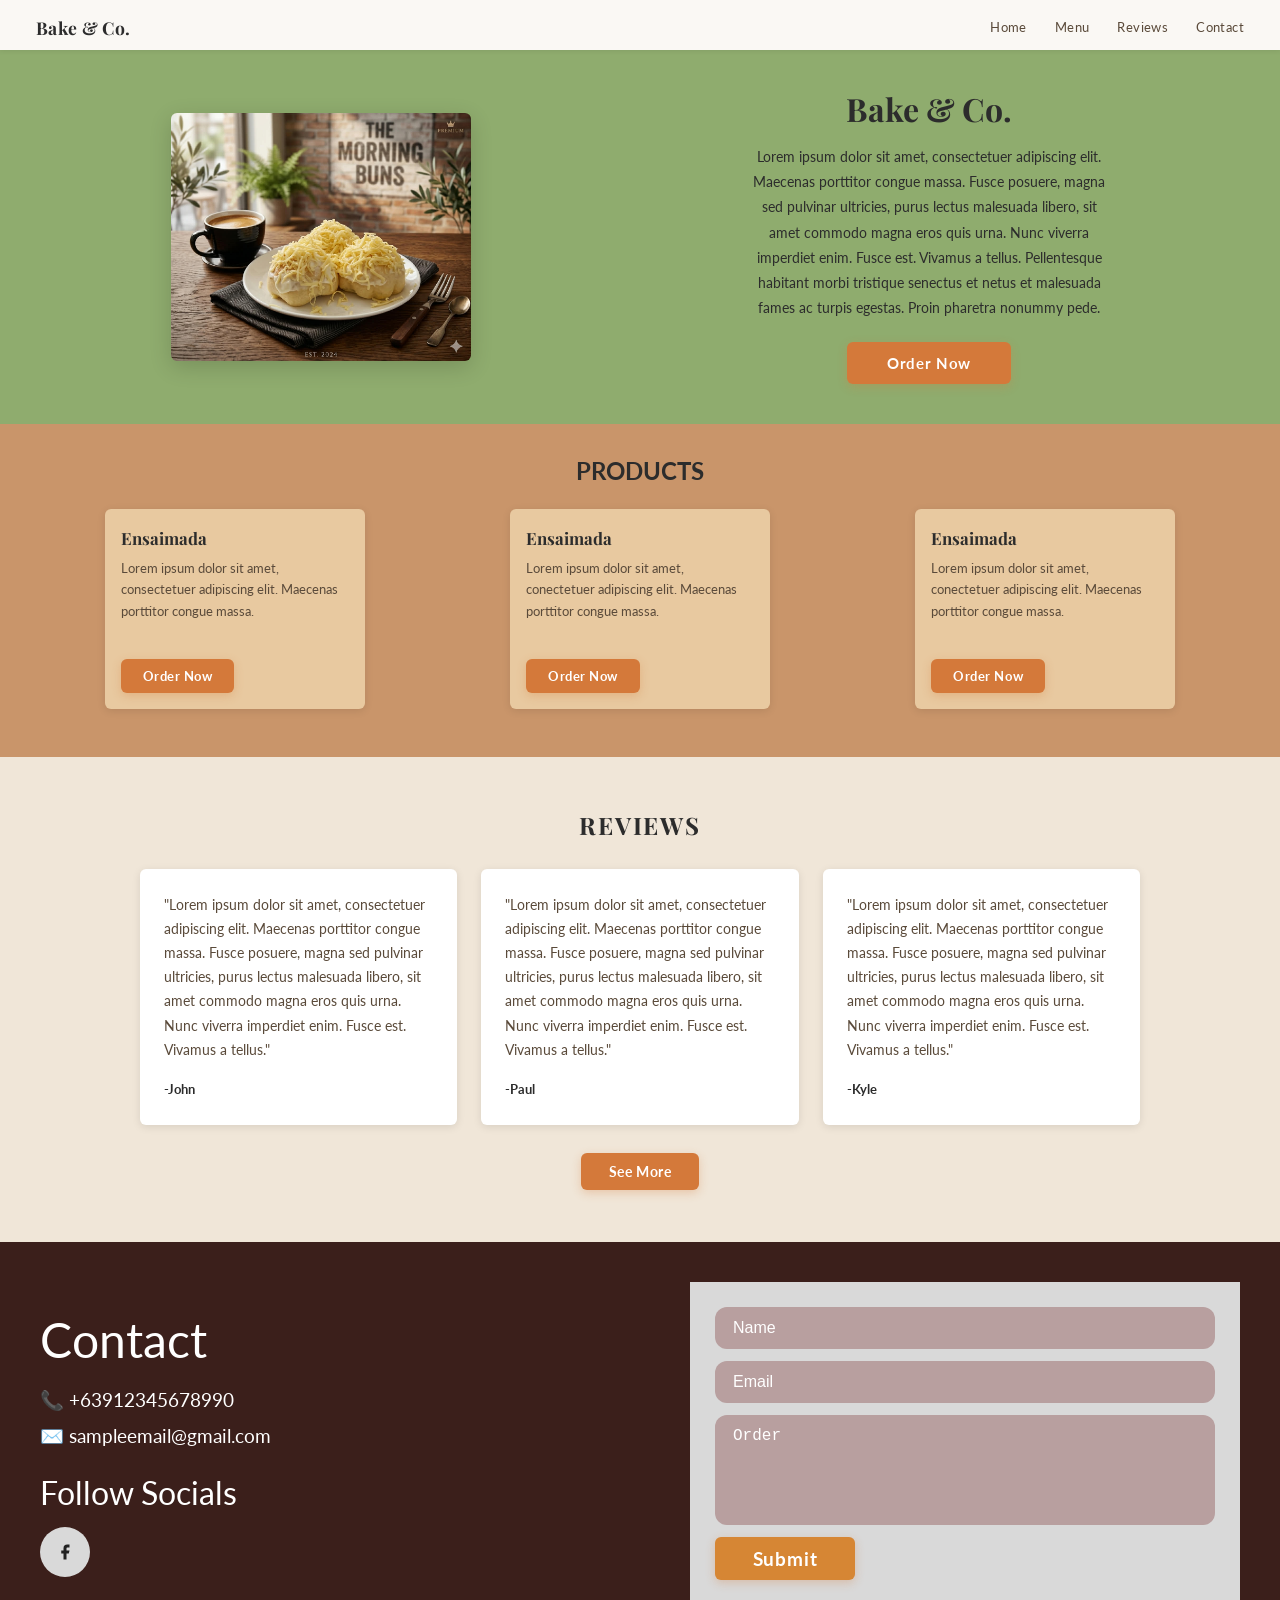
==== index.html @ a3587968 "i think now its 80% done" ====
<!DOCTYPE html>
<html lang="en">
<head>
    <meta charset="UTF-8">
    <meta name="viewport" content="width=device-width, initial-scale=1.0">
    <link rel="stylesheet" href="/src/styles/main-style.css">
    <title>Bake & Co.</title>
</head>
<body>
    <nav>
        <h1><a href="">Bake & Co.</a></h1>
        <ul>
            <li><a href="#">Home</a></li>
            <li><a href="#">Menu</a></li>
            <li><a href="#">Reviews</a></li>
            <li><a href="#">Contact</a></li>
        </ul>
    </nav>

    <section class="Hero">
        <div class="left-side">
            <img src="./src/img/picture1.jpg" alt="Ensaimada-Bread">
        </div>
        <div class="right-side">
            <h1>Bake & Co.</h1>
            <p>Lorem ipsum dolor sit amet, consectetuer adipiscing elit. Maecenas porttitor congue massa. Fusce posuere, magna sed pulvinar ultricies, purus lectus malesuada libero, sit amet commodo magna eros quis urna. Nunc viverra imperdiet enim.
            Fusce est. Vivamus a tellus. Pellentesque habitant morbi tristique senectus et netus et malesuada fames ac turpis egestas. Proin pharetra nonummy pede.</p>
            <button><a href="#">Order Now</a></button>
        </div>
    </section>

    <section class="products">
        <div class="tab"><h1>PRODUCTS</h1></div>
        <div class="products-inner">        <!-- ADD THIS WRAPPER -->
            <div class="card">
                <h2>Ensaimada</h2>
                <p>Lorem ipsum dolor sit amet, consectetuer adipiscing elit. Maecenas porttitor congue massa.</p>
                <button><a href="#">Order Now</a></button>
            </div>
            <div class="card">
                <h2>Ensaimada</h2>
                <p>Lorem ipsum dolor sit amet, conectetuer adipiscing elit. Maecenas porttitor congue massa.</p>
                <button><a href="#">Order Now</a></button>
            </div>
            <div class="card">
                <h2>Ensaimada</h2>
                <p>Lorem ipsum dolor sit amet, conectetuer adipiscing elit. Maecenas porttitor congue massa.</p>
                <button><a href="#">Order Now</a></button>
            </div>
        </div>                              <!-- CLOSE IT HERE -->
    </section>

    <section class="reviews">
        <h1>Reviews</h1>
        <div class="reviews-inner">
            <div class="box">
                <p>"Lorem ipsum dolor sit amet, consectetuer adipiscing elit. Maecenas porttitor congue massa.
                Fusce posuere, magna sed pulvinar ultricies, purus lectus malesuada libero, sit amet commodo magna eros quis urna. Nunc viverra imperdiet enim.
                Fusce est. Vivamus a tellus."</p>
                <p>-John</p>
            </div>
            <div class="box">
                <p>"Lorem ipsum dolor sit amet, consectetuer adipiscing elit. Maecenas porttitor congue massa.
                Fusce posuere, magna sed pulvinar ultricies, purus lectus malesuada libero, sit amet commodo magna eros quis urna. Nunc viverra imperdiet enim.
                Fusce est. Vivamus a tellus."</p>
                <p>-Paul</p>
            </div>
            <div class="box">
                <p>"Lorem ipsum dolor sit amet, consectetuer adipiscing elit. Maecenas porttitor congue massa.
                Fusce posuere, magna sed pulvinar ultricies, purus lectus malesuada libero, sit amet commodo magna eros quis urna. Nunc viverra imperdiet enim.
                Fusce est. Vivamus a tellus."</p>
                <p>-Kyle</p>
            </div>
        </div>
        <button><a href="#">See More</a></button>
    </section>

    <section class="contact">
        <div class="contact-info">
            <h2>Contact</h2>
            <p>📞 +63912345678990</p>
            <p>✉️ sampleemail@gmail.com</p>
            <h3>Follow Socials</h3>
            <a href="#" class="fb-icon">
                <svg xmlns="http://www.w3.org/2000/svg" width="18" height="18" viewBox="0 0 24 24" fill="white">
                    <path d="M18 2h-3a5 5 0 0 0-5 5v3H7v4h3v8h4v-8h3l1-4h-4V7a1 1 0 0 1 1-1h3z"/>
                </svg>
            </a>
        </div>

        <div class="contact-form-wrapper">
            <form class="contact-form">
                <input type="text"  name="name"    placeholder="Name"/>
                <input type="email" name="email"   placeholder="Email"/>
                <textarea           name="message" placeholder="Order" rows="4"></textarea>
                <button type="submit">Submit</button>
            </form>
        </div>
    </section>

</body>
</html>
---- src/styles/main-style.css ----
/* ===== IMPORT FONTS ===== */
@import url('https://fonts.googleapis.com/css2?family=Playfair+Display:wght@400;600;700&family=Lato:wght@300;400;700&display=swap');

/* ===== CSS VARIABLES ===== */
:root {
  --nav-bg:        #faf8f4;
  --hero-bg:       #8fac6e;
  --products-bg:   #c9956a;
  --reviews-bg:    #f0e6d8;
  --contact-bg:    #3b3228;
  --accent:        #d4793a;
  --accent-hover:  #b85e25;
  --white:         #ffffff;
  --card-bg:       #e8c9a0;
  --text-dark:     #2c2c2c;
  --text-muted:    #5a4a3a;
  --font-heading:  'Playfair Display', Georgia, serif;
  --font-body:     'Lato', sans-serif;
  --radius:        6px;
  --shadow-sm:     0 2px 8px rgba(0,0,0,.10);
  --shadow-md:     0 6px 22px rgba(0,0,0,.16);
  --transition:    .22s ease;
}

/* ===== RESET ===== */
*, *::before, *::after { box-sizing: border-box; margin: 0; padding: 0; }

body {
  font-family: var(--font-body);
  color: var(--text-dark);
  background: var(--white);
}

/* ============================================================
   NAV
   ============================================================ */
nav {
  background: var(--nav-bg);
  height: 50px;
  display: flex;
  align-items: center;
  justify-content: space-between;
  padding: 0 36px;
  box-shadow: 0 1px 5px rgba(0,0,0,.08);
  position: sticky;
  top: 0;
  z-index: 999;
}

nav h1 a {
  font-family: var(--font-heading);
  font-size: 1.1rem;
  font-weight: 700;
  color: var(--text-dark);
  text-decoration: none;
  letter-spacing: .02em;
}

nav ul {
  list-style: none;
  display: flex;
  gap: 28px;
}

nav ul li a {
  text-decoration: none;
  font-size: .82rem;
  color: var(--text-muted);
  letter-spacing: .03em;
  position: relative;
  transition: color var(--transition);
}

nav ul li a::after {
  content: '';
  position: absolute;
  bottom: -3px; left: 0;
  width: 0; height: 1.5px;
  background: var(--accent);
  transition: width var(--transition);
}

nav ul li a:hover { color: var(--accent); }
nav ul li a:hover::after { width: 100%; }

/* ============================================================
   SHARED BUTTON
   ============================================================ */
button {
  display: inline-block;
  background: var(--accent);
  color: var(--white);
  font-family: var(--font-body);
  font-size: .88rem;
  font-weight: 700;
  letter-spacing: .04em;
  padding: 10px 28px;
  border: none;
  border-radius: var(--radius);
  cursor: pointer;
  box-shadow: 0 3px 10px rgba(212,121,58,.30);
  transition: background var(--transition), transform var(--transition), box-shadow var(--transition);
}

button a {
  color: var(--white);
  text-decoration: none;
}

button:hover {
  background: var(--accent-hover);
  transform: translateY(-2px);
  box-shadow: 0 5px 16px rgba(184,94,37,.40);
}

button:active { 
  transform: translateY(0); 
}

/* ============================================================
   HERO SECTION
   ============================================================ */
.Hero {
  background: var(--hero-bg);
  display: flex;
  flex-direction: row;           
  align-items: center;
  justify-content: space-around;
  gap: 48px;
  padding: 40px 56px;
}

.Hero .left-side {
  flex-shrink: 0;
  width: 300px;
  border-radius: var(--radius);
  overflow: hidden;
  box-shadow: var(--shadow-md);
}

.Hero .left-side img {
  width: 100%;
  height: 100%;
  display: block;
  object-fit: cover;
}

.Hero .right-side {
  max-width: 360px;
  display: flex;
  flex-direction: column;
  align-items: center;          
  text-align: center;
  gap: 16px;
}

.Hero .right-side h1 {
  font-family: var(--font-heading);
  font-size: 2rem;
  font-weight: 700;
  color: var(--text-dark);
  line-height: 1.2;
}

.Hero .right-side p {
  font-size: .87rem;
  line-height: 1.8;
  color: var(--text-dark);
}

.Hero .right-side button {
  background: var(--accent);
  color: var(--white);
  padding: 12px 40px;
  border: none;
  border-radius: var(--radius);
  cursor: pointer;
  box-shadow: 0 3px 10px rgba(212,121,58,.30);
  transition: background var(--transition), transform var(--transition);
  margin-top: 6px;
}

.Hero .right-side button a {
  color: var(--white);
  text-decoration: none;
  font-family: var(--font-body);
  font-size: .95rem;
  font-weight: 700;
  letter-spacing: .04em;
}

.Hero .right-side button:hover {
  background: var(--accent-hover);
  transform: translateY(-2px);
}

.Hero .right-side button:active { 
  transform: translateY(0); 
}

/* ============================================================
   PRODUCTS SECTION
   ============================================================ */
.products {
  background: var(--products-bg);
  padding: 0 32px 48px;
  display: flex;
  flex-direction: column;
  align-items: center;
  gap: 24px;
}

.tab h1{
  margin-top: 2rem;
}

.products-inner {
  display: flex;
  flex-direction: row;      
  justify-content: space-around;
  flex-wrap: wrap;          
  width: 100%;
}

/* Cards share same style */
.card{
  background: var(--card-bg);
  border-radius: var(--radius);
  width: 230px;
  min-height: 200px;
  padding: 18px 16px 16px;
  box-shadow: var(--shadow-sm);
  display: flex;
  flex-direction: column;
  gap: 9px;
  flex: 1;                  
  max-width: 260px;
}

.card h2{
  font-family: var(--font-heading);
  font-size: 1.05rem;
  font-weight: 700;
  color: var(--text-dark);
}

.card p{
  font-size: .82rem;
  line-height: 1.65;
  color: var(--text-muted);
  flex: 1;
}

.card button {
  align-self: flex-start;
  font-size: .82rem;
  padding: 9px 22px;
}

/* ============================================================
   REVIEWS SECTION
   ============================================================ */
.reviews {
  background: var(--reviews-bg);
  padding: 52px 24px;   
  display: flex;
  flex-direction: column;
  align-items: center;
  gap: 28px;
}

.reviews h1 {
  font-family: var(--font-heading);
  font-size: 1.5rem;
  font-weight: 700;
  letter-spacing: .08em;
  text-transform: uppercase;
  color: var(--text-dark);
}

.reviews-inner {
  display: flex;
  flex-direction: row;
  gap: 24px;
  justify-content: space-around;
  flex-wrap: wrap;
  width: 100%;
  max-width: 1000px;      
}

.box {
  background: var(--white);
  border-radius: var(--radius);
  flex: 1;
  min-width: 200px;
  max-width: 320px;        
  padding: 24px;
  box-shadow: var(--shadow-sm);
  display: flex;
  flex-direction: column;
  gap: 16px;
}

.box p {
  font-size: .85rem;
  line-height: 1.78;
  color: var(--text-muted);
}

.box p:last-child {
  font-weight: 700;
  font-size: .82rem;
  color: var(--text-dark);
  margin-top: auto;
}

/* ============================================================
   CONTACT SECTION
   ============================================================ */
.contact {
    width: 100%;
    min-width: 320px;
    max-width: 1400px;

    margin: auto;
    padding: 40px;

    background: #3b1f1b;

    display: flex;
    justify-content: space-between;
    align-items: center;
    gap: 50px;

    flex-wrap: wrap;
}

/* LEFT SIDE */
.contact-info {
    flex: 1;
    min-width: 250px;
    color: white;
}

.contact-info h2 {
    font-size: clamp(2rem, 4vw, 3rem);
    font-weight: 400;
    margin-bottom: 20px;
}

.contact-info p {
    font-size: 1.2rem;
    margin-bottom: 12px;

    display: flex;
    align-items: center;
    gap: 10px;
}

.contact-info h3 {
    font-size: 2rem;
    font-weight: 400;
    margin-top: 25px;
    margin-bottom: 15px;
}

/* FACEBOOK ICON */
.fb-icon {
    width: 50px;
    height: 50px;

    border-radius: 50%;
    background: #d9d9d9;

    display: flex;
    justify-content: center;
    align-items: center;

    text-decoration: none;

    transition: 0.3s;
}

.fb-icon:hover {
    transform: scale(1.08);
}

.fb-icon svg {
    fill: #222;
}

/* RIGHT SIDE */
.contact-form-wrapper {
    flex: 1;
    min-width: 280px;
    max-width: 550px;

    background: #d9d9d9;
    padding: 25px;
}

/* FORM */
.contact-form {
    display: flex;
    flex-direction: column;
    gap: 12px;
}

.contact-form input,
.contact-form textarea {
    width: 100%;

    border: none;
    outline: none;

    background: #b89f9f;
    color: white;

    padding: 12px 18px;
    border-radius: 12px;

    font-size: 1rem;
}

.contact-form input::placeholder,
.contact-form textarea::placeholder {
    color: white;
}

.contact-form textarea {
    resize: none;
    height: 110px;
}

/* BUTTON */
.contact-form button {
    width: 140px;

    padding: 10px;
    border: none;
    border-radius: 6px;

    background: #d68634;
    color: white;

    font-size: 1.2rem;
    cursor: pointer;

    transition: 0.3s;
}

.contact-form button:hover {
    opacity: 0.9;
}

/* ============================================================
   RESPONSIVE
   ============================================================ */
@media (max-width: 720px) {
  nav { padding: 0 18px; }
  nav ul { gap: 14px; }

  .Hero { flex-direction: column; padding: 36px 20px 18px; gap: 24px; }
  .Hero .left-side { width: 100%; max-width: 300px; }
  .Hero .right-side { max-width: 100%; }

  .products { padding: 0 16px 36px; }
  .card-1, .card-2, .card-3 { width: 100%; max-width: 320px; }

  .reviews { padding: 36px 18px; }
  .box { max-width: 100%; }

  .contact { flex-direction: column; padding: 36px 20px; gap: 32px; }
  .contact .right-side,
  .contact .left-side { max-width: 100%; }
}
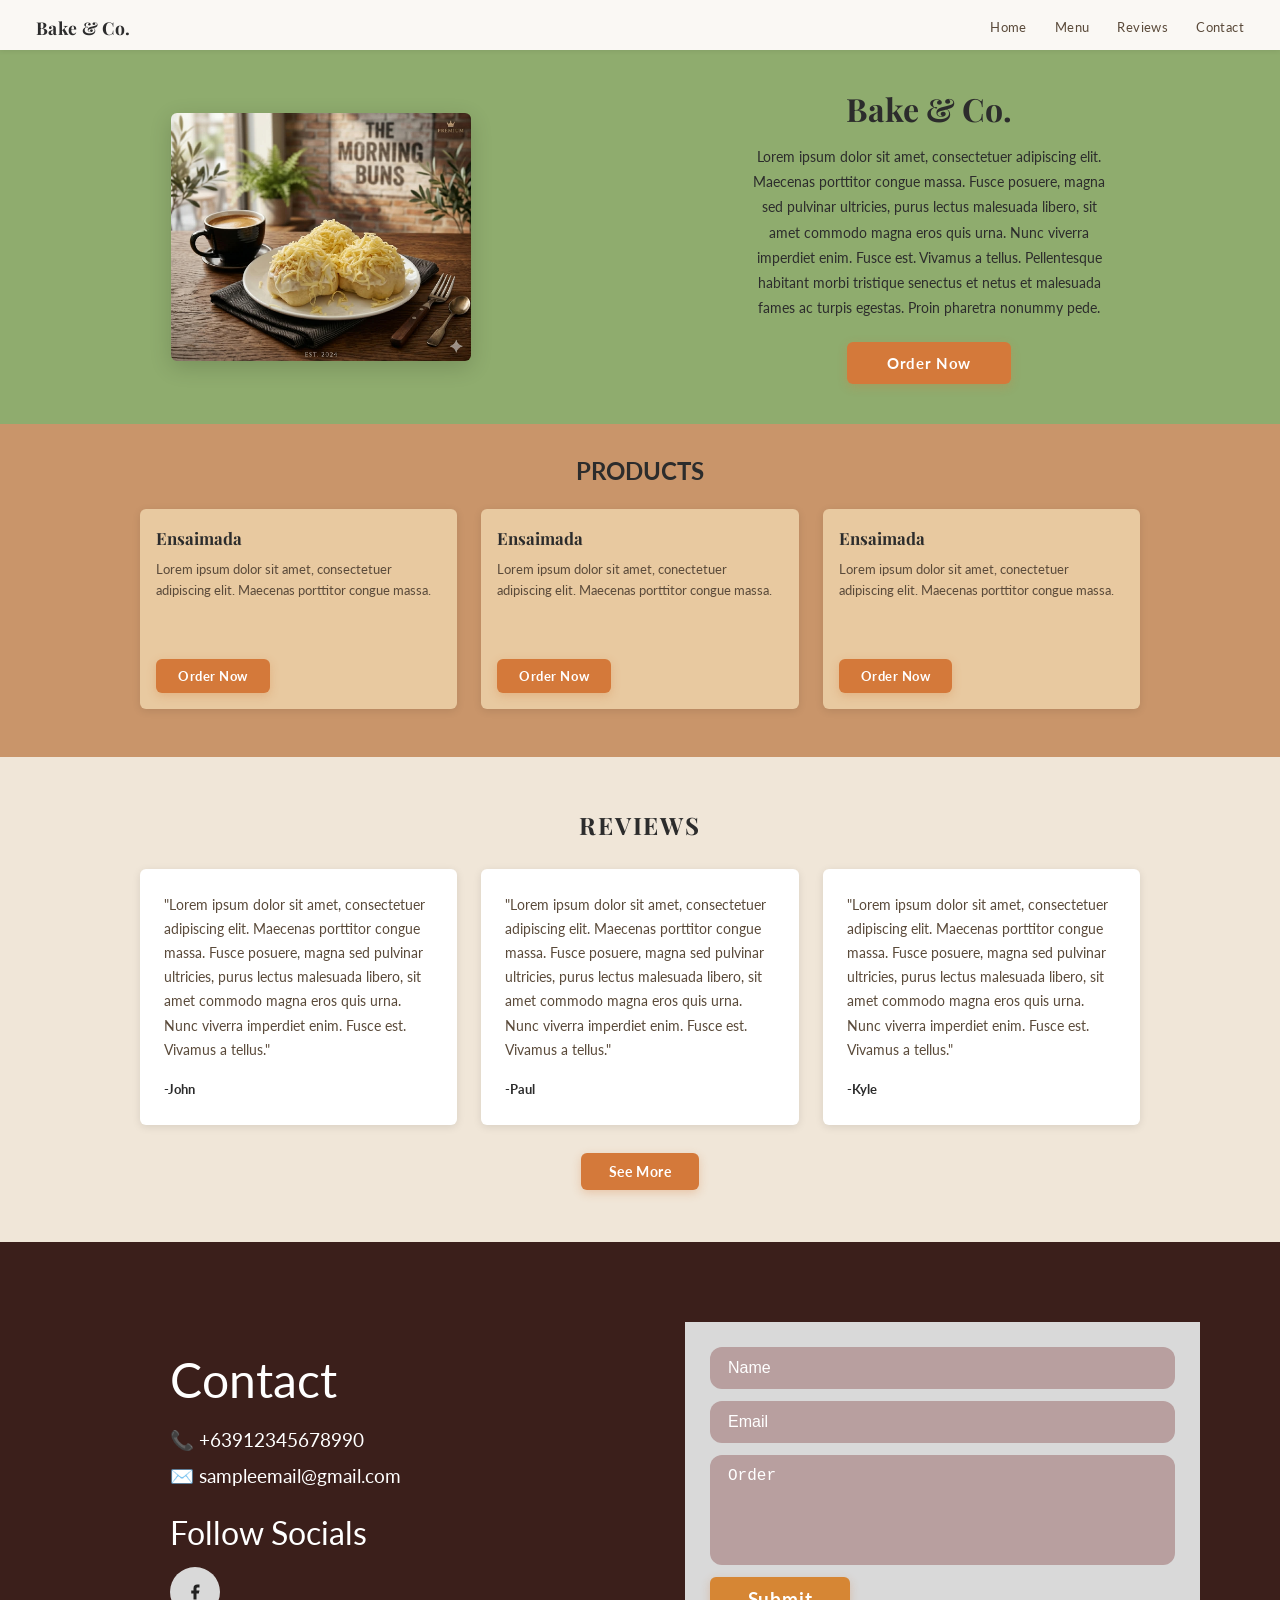
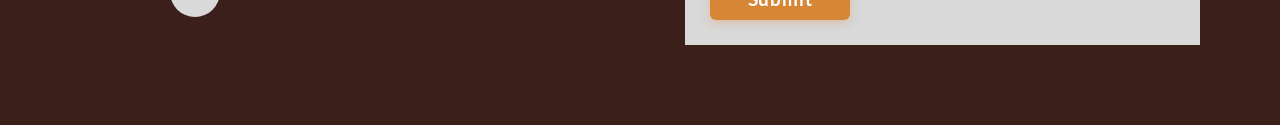
==== commit 7aa3f22b: "85% done, adjust the cards fix the responsives" ====
--- a/index.html
+++ b/index.html
@@ -9,13 +9,15 @@
 <body>
     <nav>
         <h1><a href="">Bake & Co.</a></h1>
-        <ul>
+        <ul id="navMenu">
             <li><a href="#">Home</a></li>
             <li><a href="#">Menu</a></li>
             <li><a href="#">Reviews</a></li>
             <li><a href="#">Contact</a></li>
         </ul>
+        <button class="nav-hamburger" id="navToggle" aria-label="Open menu">&#9776;</button>
     </nav>
+    <div class="nav-overlay" id="navOverlay"></div>
 
     <section class="Hero">
         <div class="left-side">
@@ -98,5 +100,7 @@
         </div>
     </section>
 
+    <script src="./src/js/nav-script.js"></script>
+
 </body>
 </html>
--- a/src/styles/main-style.css
+++ b/src/styles/main-style.css
@@ -23,7 +23,11 @@
 }
 
 /* ===== RESET ===== */
-*, *::before, *::after { box-sizing: border-box; margin: 0; padding: 0; }
+*, *::before, *::after { 
+  box-sizing: border-box; 
+  margin: 0; 
+  padding: 0; 
+}
 
 body {
   font-family: var(--font-body);
@@ -82,6 +86,44 @@
 
 nav ul li a:hover { color: var(--accent); }
 nav ul li a:hover::after { width: 100%; }
+
+.nav-hamburger {
+  display: none;
+  background: none;
+  border: 1.5px solid var(--text-muted, #aaa);
+  border-radius: 6px;
+  width: 36px;
+  height: 36px;
+  font-size: 1.1rem;
+  cursor: pointer;
+  color: var(--text-dark);
+  align-items: center;
+  justify-content: center;
+  transition: background 0.2s;
+}
+.nav-hamburger:hover { background: rgba(0,0,0,0.06); }
+
+.nav-overlay {
+  display: none;
+  position: fixed;
+  inset: 0;
+  background: rgba(0,0,0,0.18);
+  z-index: 998;
+}
+.nav-overlay.open { display: block; }
+
+.nav-close-item {
+  display: none;
+}
+
+#navClose {
+  display: none;
+}
+
+@keyframes slideIn {
+  from { transform: translateX(100%); opacity: 0; }
+  to   { transform: translateX(0);   opacity: 1; }
+}
 
 /* ============================================================
    SHARED BUTTON
@@ -216,25 +258,25 @@
 
 .products-inner {
   display: flex;
-  flex-direction: row;      
-  justify-content: space-around;
-  flex-wrap: wrap;          
+  flex-direction: row;
+  justify-content: center;
+  gap: 24px;
+  flex-wrap: wrap;
   width: 100%;
-}
-
-/* Cards share same style */
-.card{
+  max-width: 1000px;
+}
+
+.card {
   background: var(--card-bg);
   border-radius: var(--radius);
-  width: 230px;
   min-height: 200px;
   padding: 18px 16px 16px;
   box-shadow: var(--shadow-sm);
   display: flex;
   flex-direction: column;
-  gap: 9px;
-  flex: 1;                  
-  max-width: 260px;
+  gap: 10px;
+  flex: 1 1 250px;     /* ← grow, shrink, basis 250px */
+  max-width: 320px;
 }
 
 .card h2{
@@ -319,19 +361,13 @@
    ============================================================ */
 .contact {
     width: 100%;
-    min-width: 320px;
-    max-width: 1400px;
-
     margin: auto;
-    padding: 40px;
-
+    padding: 5rem;
     background: #3b1f1b;
-
     display: flex;
     justify-content: space-between;
     align-items: center;
     gap: 50px;
-
     flex-wrap: wrap;
 }
 
@@ -340,6 +376,7 @@
     flex: 1;
     min-width: 250px;
     color: white;
+    padding-left: 90px;
 }
 
 .contact-info h2 {
@@ -351,7 +388,6 @@
 .contact-info p {
     font-size: 1.2rem;
     margin-bottom: 12px;
-
     display: flex;
     align-items: center;
     gap: 10px;
@@ -368,16 +404,12 @@
 .fb-icon {
     width: 50px;
     height: 50px;
-
     border-radius: 50%;
     background: #d9d9d9;
-
     display: flex;
     justify-content: center;
     align-items: center;
-
     text-decoration: none;
-
     transition: 0.3s;
 }
 
@@ -394,7 +426,6 @@
     flex: 1;
     min-width: 280px;
     max-width: 550px;
-
     background: #d9d9d9;
     padding: 25px;
 }
@@ -409,21 +440,16 @@
 .contact-form input,
 .contact-form textarea {
     width: 100%;
-
     border: none;
     outline: none;
-
     background: #b89f9f;
     color: white;
-
     padding: 12px 18px;
     border-radius: 12px;
-
     font-size: 1rem;
 }
 
-.contact-form input::placeholder,
-.contact-form textarea::placeholder {
+.contact-form input::placeholder, .contact-form textarea::placeholder {
     color: white;
 }
 
@@ -435,17 +461,13 @@
 /* BUTTON */
 .contact-form button {
     width: 140px;
-
     padding: 10px;
     border: none;
     border-radius: 6px;
-
     background: #d68634;
     color: white;
-
     font-size: 1.2rem;
     cursor: pointer;
-
     transition: 0.3s;
 }
 
@@ -458,18 +480,89 @@
    ============================================================ */
 @media (max-width: 720px) {
   nav { padding: 0 18px; }
-  nav ul { gap: 14px; }
-
+
+  .nav-hamburger { display: flex; }
+
+  nav ul {
+    display: none;
+    flex-direction: column;
+    gap: 0;
+    position: fixed;
+    top: 0; right: 0;
+    height: 100dvh;
+    width: 200px;
+    background: var(--nav-bg, #fdf6ec);
+    z-index: 999;
+    padding: 16px 24px 24px;
+    box-shadow: -4px 0 24px rgba(0,0,0,0.10);
+    animation: slideIn 0.22s ease;
+  }
+
+  nav ul.open { display: flex; }
+
+  nav ul li a {
+    display: block;
+    padding: 14px 0;
+    font-size: 1rem;
+    border-bottom: 1px solid rgba(0,0,0,0.06);
+    color: var(--text-dark);
+  }
+
+  nav ul li:last-child a { border-bottom: none; }
+
+  .nav-close-item {
+    display: flex !important;
+    justify-content: flex-end;
+    padding: 4px 0 12px;
+    border-bottom: 1px solid rgba(0,0,0,0.06);
+    margin-bottom: 4px;
+  }
+
+  #navClose {
+    display: flex !important;
+    align-items: center;
+    justify-content: center;
+    background: none;
+    border: 1.5px solid #aaa;
+    border-radius: 6px;
+    width: 32px;
+    height: 32px;
+    font-size: 1rem;
+    cursor: pointer;
+    line-height: 1;
+    color: var(--text-dark, #333);
+  }
+
+  /* HERO */
   .Hero { flex-direction: column; padding: 36px 20px 18px; gap: 24px; }
   .Hero .left-side { width: 100%; max-width: 300px; }
   .Hero .right-side { max-width: 100%; }
 
-  .products { padding: 0 16px 36px; }
-  .card-1, .card-2, .card-3 { width: 100%; max-width: 320px; }
-
+  /* PRODUCTS — stack cards vertically with spacing */
+  .products { padding: 24px 16px 36px; }   /* ← top padding added */
+
+  .products-inner {
+    flex-direction: column;                /* ← stack vertically */
+    align-items: center;                   /* ← center each card */
+    gap: 10px;                             /* ← space between cards */
+  }
+
+  .card {
+    width: 100%;
+    max-width: 400px;                      /* ← consistent card width */
+    min-width: unset;                      /* ← remove min-width so it shrinks */
+  }
+
+  .card button {
+    width: 100%;                           /* ← full width button on mobile */
+    text-align: center;
+  }
+
+  /* REVIEWS */
   .reviews { padding: 36px 18px; }
   .box { max-width: 100%; }
 
+  /* CONTACT */
   .contact { flex-direction: column; padding: 36px 20px; gap: 32px; }
   .contact .right-side,
   .contact .left-side { max-width: 100%; }
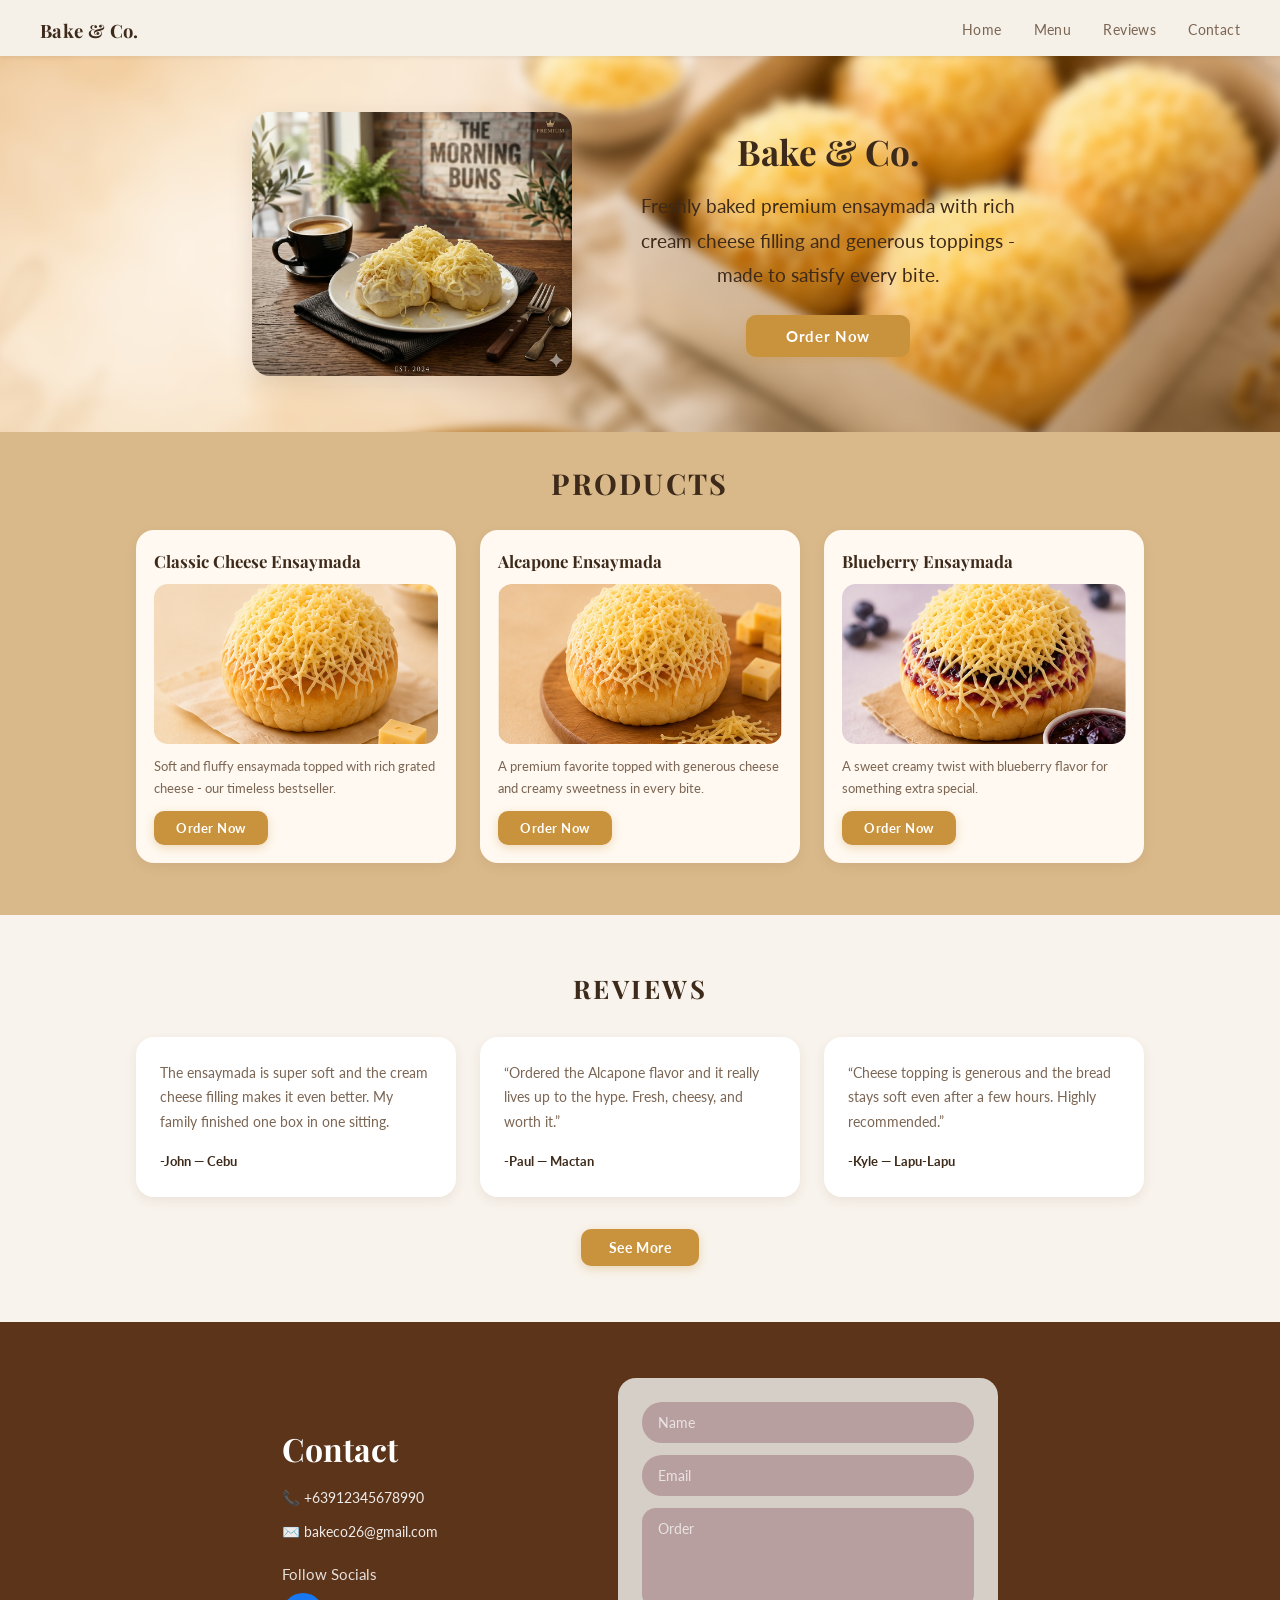
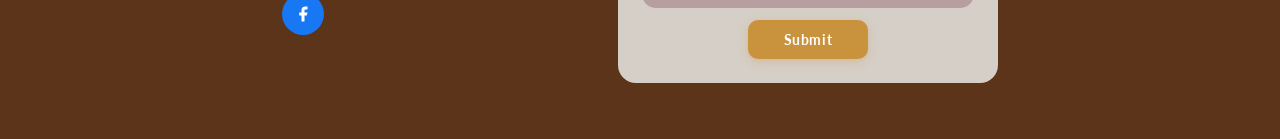
==== commit 2c000fbf: "90% done of the website" ====
--- a/index.html
+++ b/index.html
@@ -10,80 +10,76 @@
     <nav>
         <h1><a href="">Bake & Co.</a></h1>
         <ul id="navMenu">
-            <li><a href="#">Home</a></li>
-            <li><a href="#">Menu</a></li>
-            <li><a href="#">Reviews</a></li>
-            <li><a href="#">Contact</a></li>
+            <li><a href="#main-section">Home</a></li>
+            <li><a href="#products-section">Menu</a></li>
+            <li><a href="#review-section">Reviews</a></li>
+            <li><a href="#contact-section">Contact</a></li>
         </ul>
         <button class="nav-hamburger" id="navToggle" aria-label="Open menu">&#9776;</button>
     </nav>
     <div class="nav-overlay" id="navOverlay"></div>
 
-    <section class="Hero">
+    <section id="main-section" class="Hero">
         <div class="left-side">
             <img src="./src/img/picture1.jpg" alt="Ensaimada-Bread">
         </div>
         <div class="right-side">
             <h1>Bake & Co.</h1>
-            <p>Lorem ipsum dolor sit amet, consectetuer adipiscing elit. Maecenas porttitor congue massa. Fusce posuere, magna sed pulvinar ultricies, purus lectus malesuada libero, sit amet commodo magna eros quis urna. Nunc viverra imperdiet enim.
-            Fusce est. Vivamus a tellus. Pellentesque habitant morbi tristique senectus et netus et malesuada fames ac turpis egestas. Proin pharetra nonummy pede.</p>
+            <p>Freshly baked premium ensaymada with rich cream cheese filling and generous toppings - made to satisfy every bite.</p>
             <button><a href="#">Order Now</a></button>
         </div>
     </section>
 
-    <section class="products">
+    <section id="products-section" class="products">
         <div class="tab"><h1>PRODUCTS</h1></div>
         <div class="products-inner">        <!-- ADD THIS WRAPPER -->
             <div class="card">
-                <h2>Ensaimada</h2>
-                <p>Lorem ipsum dolor sit amet, consectetuer adipiscing elit. Maecenas porttitor congue massa.</p>
+                <h2>Classic Cheese Ensaymada</h2>
+                <img src="/src/img/product1.png" alt="Classic-Cheese-Flavor">
+                <p>Soft and fluffy ensaymada topped with rich grated cheese - our timeless bestseller.</p>
                 <button><a href="#">Order Now</a></button>
             </div>
             <div class="card">
-                <h2>Ensaimada</h2>
-                <p>Lorem ipsum dolor sit amet, conectetuer adipiscing elit. Maecenas porttitor congue massa.</p>
+                <h2>Alcapone Ensaymada</h2>
+                <img src="/src/img/product2.png" alt="Alcapone-Flavor">
+                <p>A premium favorite topped with generous cheese and creamy sweetness in every bite.</p>
                 <button><a href="#">Order Now</a></button>
             </div>
             <div class="card">
-                <h2>Ensaimada</h2>
-                <p>Lorem ipsum dolor sit amet, conectetuer adipiscing elit. Maecenas porttitor congue massa.</p>
-                <button><a href="#">Order Now</a></button>
+                <h2>Blueberry Ensaymada</h2>
+                <img src="/src/img/product3.png" alt="Blueberry-Flavor">
+                <p>A sweet creamy twist with blueberry flavor for something extra special.</p>
+                <button><a href="">Order Now</a></button>
             </div>
-        </div>                              <!-- CLOSE IT HERE -->
+        </div>                           
     </section>
 
-    <section class="reviews">
+    <section id="review-section" class="reviews">
         <h1>Reviews</h1>
         <div class="reviews-inner">
             <div class="box">
-                <p>"Lorem ipsum dolor sit amet, consectetuer adipiscing elit. Maecenas porttitor congue massa.
-                Fusce posuere, magna sed pulvinar ultricies, purus lectus malesuada libero, sit amet commodo magna eros quis urna. Nunc viverra imperdiet enim.
-                Fusce est. Vivamus a tellus."</p>
-                <p>-John</p>
+                <p>The ensaymada is super soft and the cream cheese filling makes it even better. My family finished one box in one sitting.</p>
+                <p>-John — Cebu</p>
             </div>
             <div class="box">
-                <p>"Lorem ipsum dolor sit amet, consectetuer adipiscing elit. Maecenas porttitor congue massa.
-                Fusce posuere, magna sed pulvinar ultricies, purus lectus malesuada libero, sit amet commodo magna eros quis urna. Nunc viverra imperdiet enim.
-                Fusce est. Vivamus a tellus."</p>
-                <p>-Paul</p>
+                <p>“Ordered the Alcapone flavor and it really lives up to the hype. Fresh, cheesy, and worth it.”</p>
+                <p>-Paul — Mactan</p>
             </div>
             <div class="box">
-                <p>"Lorem ipsum dolor sit amet, consectetuer adipiscing elit. Maecenas porttitor congue massa.
-                Fusce posuere, magna sed pulvinar ultricies, purus lectus malesuada libero, sit amet commodo magna eros quis urna. Nunc viverra imperdiet enim.
-                Fusce est. Vivamus a tellus."</p>
-                <p>-Kyle</p>
+                <p>“Cheese topping is generous and the bread stays soft even after a few hours. Highly recommended.”</p>
+                <p>-Kyle — Lapu-Lapu</p>
             </div>
         </div>
-        <button><a href="#">See More</a></button>
+        <button><a href="https://www.facebook.com/profile.php?id=61567567501151&sk=reviews_given">See More</a></button>
     </section>
 
-    <section class="contact">
+    <section id="contact-section" class="contact">
         <div class="contact-info">
             <h2>Contact</h2>
             <p>📞 +63912345678990</p>
-            <p>✉️ sampleemail@gmail.com</p>
+            <p>✉️ bakeco26@gmail.com</p>
             <h3>Follow Socials</h3>
-            <a href="#" class="fb-icon">
+            <a href="https://www.facebook.com/profile.php?id=61567567501151" class="fb-icon">
                 <svg xmlns="http://www.w3.org/2000/svg" width="18" height="18" viewBox="0 0 24 24" fill="white">
                     <path d="M18 2h-3a5 5 0 0 0-5 5v3H7v4h3v8h4v-8h3l1-4h-4V7a1 1 0 0 1 1-1h3z"/>
                 </svg>
--- a/src/styles/main-style.css
+++ b/src/styles/main-style.css
@@ -3,30 +3,33 @@
 
 /* ===== CSS VARIABLES ===== */
 :root {
-  --nav-bg:        #faf8f4;
-  --hero-bg:       #8fac6e;
-  --products-bg:   #c9956a;
-  --reviews-bg:    #f0e6d8;
-  --contact-bg:    #3b3228;
-  --accent:        #d4793a;
-  --accent-hover:  #b85e25;
-  --white:         #ffffff;
-  --card-bg:       #e8c9a0;
-  --text-dark:     #2c2c2c;
-  --text-muted:    #5a4a3a;
+  --nav-bg:        #F5F0E8;
+  --hero-bg:       #E8D7BF;
+  --products-bg:   #D9B98A;
+  --reviews-bg:    #F8F3EC;
+  --contact-bg:    #5B341A;
+  --accent:        #C9933D;
+  --accent-hover:  #A9742E;
+  --white:         #FFFFFF;
+  --card-bg:       #FFF9F1;
+  --text-dark:     #3D2A1A;
+  --text-muted:    #7B6553;
+  --text-light:    #FDF8F1;
   --font-heading:  'Playfair Display', Georgia, serif;
   --font-body:     'Lato', sans-serif;
-  --radius:        6px;
-  --shadow-sm:     0 2px 8px rgba(0,0,0,.10);
-  --shadow-md:     0 6px 22px rgba(0,0,0,.16);
-  --transition:    .22s ease;
+  --radius:        10px;
+  --radius-lg:     18px;
+  --shadow-sm:     0 4px 12px rgba(91,52,26,0.08);
+  --shadow-md:     0 8px 24px rgba(91,52,26,0.14);
+  --transition:    .28s ease;
 }
 
 /* ===== RESET ===== */
-*, *::before, *::after { 
-  box-sizing: border-box; 
-  margin: 0; 
-  padding: 0; 
+*, *::before, *::after {
+  box-sizing: border-box;
+  margin: 0;
+  padding: 0;
+  scroll-behavior: smooth;
 }
 
 body {
@@ -40,11 +43,11 @@
    ============================================================ */
 nav {
   background: var(--nav-bg);
-  height: 50px;
+  height: 56px;
   display: flex;
   align-items: center;
   justify-content: space-between;
-  padding: 0 36px;
+  padding: 0 40px;
   box-shadow: 0 1px 5px rgba(0,0,0,.08);
   position: sticky;
   top: 0;
@@ -53,7 +56,7 @@
 
 nav h1 a {
   font-family: var(--font-heading);
-  font-size: 1.1rem;
+  font-size: 1.15rem;
   font-weight: 700;
   color: var(--text-dark);
   text-decoration: none;
@@ -63,12 +66,12 @@
 nav ul {
   list-style: none;
   display: flex;
-  gap: 28px;
+  gap: 32px;
 }
 
 nav ul li a {
   text-decoration: none;
-  font-size: .82rem;
+  font-size: .85rem;
   color: var(--text-muted);
   letter-spacing: .03em;
   position: relative;
@@ -87,10 +90,11 @@
 nav ul li a:hover { color: var(--accent); }
 nav ul li a:hover::after { width: 100%; }
 
+/* Hamburger — hidden on desktop */
 .nav-hamburger {
   display: none;
   background: none;
-  border: 1.5px solid var(--text-muted, #aaa);
+  border: 1.5px solid var(--text-muted);
   border-radius: 6px;
   width: 36px;
   height: 36px;
@@ -99,30 +103,28 @@
   color: var(--text-dark);
   align-items: center;
   justify-content: center;
-  transition: background 0.2s;
-}
-.nav-hamburger:hover { background: rgba(0,0,0,0.06); }
-
+  box-shadow: none;
+  transition: background var(--transition);
+}
+.nav-hamburger:hover { background: rgba(0,0,0,0.06); transform: none; }
+
+/* Overlay */
 .nav-overlay {
   display: none;
   position: fixed;
   inset: 0;
-  background: rgba(0,0,0,0.18);
+  background: rgba(0,0,0,0.22);
   z-index: 998;
 }
 .nav-overlay.open { display: block; }
 
-.nav-close-item {
-  display: none;
-}
-
-#navClose {
-  display: none;
-}
+/* Close button — hidden by default */
+.nav-close-item { display: none; }
+#navClose { display: none; }
 
 @keyframes slideIn {
   from { transform: translateX(100%); opacity: 0; }
-  to   { transform: translateX(0);   opacity: 1; }
+  to   { transform: translateX(0);    opacity: 1; }
 }
 
 /* ============================================================
@@ -140,7 +142,7 @@
   border: none;
   border-radius: var(--radius);
   cursor: pointer;
-  box-shadow: 0 3px 10px rgba(212,121,58,.30);
+  box-shadow: 0 3px 10px rgba(201,147,61,.30);
   transition: background var(--transition), transform var(--transition), box-shadow var(--transition);
 }
 
@@ -152,30 +154,47 @@
 button:hover {
   background: var(--accent-hover);
   transform: translateY(-2px);
-  box-shadow: 0 5px 16px rgba(184,94,37,.40);
-}
-
-button:active { 
-  transform: translateY(0); 
-}
+  box-shadow: 0 5px 16px rgba(169,116,46,.40);
+}
+
+button:active { transform: translateY(0); }
 
 /* ============================================================
    HERO SECTION
    ============================================================ */
 .Hero {
-  background: var(--hero-bg);
-  display: flex;
-  flex-direction: row;           
-  align-items: center;
-  justify-content: space-around;
-  gap: 48px;
-  padding: 40px 56px;
+  position: relative;
+  overflow: hidden;
+
+  display: flex;
+  flex-direction: row;
+  align-items: center;
+  justify-content: center;
+  gap: 56px;
+  padding: 56px 48px;
+}
+
+.Hero::before {
+  content: "";
+  position: absolute;
+  inset: 0;
+  background-image: url("/src/img/background.png");
+  background-size: cover;
+  background-position: center;
+  filter: blur(5px);
+  transform: scale(1.1);
+  z-index: 0;
+}
+
+.Hero > * {
+  position: relative;
+  z-index: 1;
 }
 
 .Hero .left-side {
   flex-shrink: 0;
-  width: 300px;
-  border-radius: var(--radius);
+  width: 320px;
+  border-radius: var(--radius-lg);
   overflow: hidden;
   box-shadow: var(--shadow-md);
 }
@@ -188,56 +207,32 @@
 }
 
 .Hero .right-side {
-  max-width: 360px;
+  max-width: 400px;
   display: flex;
   flex-direction: column;
-  align-items: center;          
+  align-items: center;
   text-align: center;
   gap: 16px;
 }
 
 .Hero .right-side h1 {
   font-family: var(--font-heading);
-  font-size: 2rem;
+  font-size: 2.2rem;
   font-weight: 700;
   color: var(--text-dark);
   line-height: 1.2;
 }
 
 .Hero .right-side p {
-  font-size: .87rem;
+  font-size: 1.2rem;
   line-height: 1.8;
   color: var(--text-dark);
 }
 
 .Hero .right-side button {
-  background: var(--accent);
-  color: var(--white);
   padding: 12px 40px;
-  border: none;
-  border-radius: var(--radius);
-  cursor: pointer;
-  box-shadow: 0 3px 10px rgba(212,121,58,.30);
-  transition: background var(--transition), transform var(--transition);
   margin-top: 6px;
-}
-
-.Hero .right-side button a {
-  color: var(--white);
-  text-decoration: none;
-  font-family: var(--font-body);
   font-size: .95rem;
-  font-weight: 700;
-  letter-spacing: .04em;
-}
-
-.Hero .right-side button:hover {
-  background: var(--accent-hover);
-  transform: translateY(-2px);
-}
-
-.Hero .right-side button:active { 
-  transform: translateY(0); 
 }
 
 /* ============================================================
@@ -245,15 +240,20 @@
    ============================================================ */
 .products {
   background: var(--products-bg);
-  padding: 0 32px 48px;
+  padding: 0 32px 52px;
   display: flex;
   flex-direction: column;
   align-items: center;
-  gap: 24px;
-}
-
-.tab h1{
+  gap: 28px;
+}
+
+.tab h1 {
   margin-top: 2rem;
+  font-family: var(--font-heading);
+  font-size: 1.8rem;
+  font-weight: 700;
+  letter-spacing: .08em;
+  color: var(--text-dark);
 }
 
 .products-inner {
@@ -263,30 +263,42 @@
   gap: 24px;
   flex-wrap: wrap;
   width: 100%;
-  max-width: 1000px;
+  max-width: 1040px;
 }
 
 .card {
   background: var(--card-bg);
-  border-radius: var(--radius);
-  min-height: 200px;
-  padding: 18px 16px 16px;
+  border-radius: var(--radius-lg);
+  padding: 20px 18px 18px;
   box-shadow: var(--shadow-sm);
   display: flex;
   flex-direction: column;
-  gap: 10px;
-  flex: 1 1 250px;     /* ← grow, shrink, basis 250px */
+  gap: 12px;
+  flex: 1 1 260px;        /* auto-wraps when container is too narrow */
   max-width: 320px;
-}
-
-.card h2{
+  transition: transform var(--transition), box-shadow var(--transition);
+}
+
+.card:hover {
+  transform: translateY(-4px);
+  box-shadow: var(--shadow-md);
+}
+
+.card img {
+  width: 100%;
+  height: 160px;
+  object-fit: cover;
+  border-radius: calc(var(--radius-lg) - 4px);
+}
+
+.card h2 {
   font-family: var(--font-heading);
   font-size: 1.05rem;
   font-weight: 700;
   color: var(--text-dark);
 }
 
-.card p{
+.card p {
   font-size: .82rem;
   line-height: 1.65;
   color: var(--text-muted);
@@ -304,18 +316,18 @@
    ============================================================ */
 .reviews {
   background: var(--reviews-bg);
-  padding: 52px 24px;   
+  padding: 56px 24px;
   display: flex;
   flex-direction: column;
   align-items: center;
-  gap: 28px;
+  gap: 32px;
 }
 
 .reviews h1 {
   font-family: var(--font-heading);
-  font-size: 1.5rem;
-  font-weight: 700;
-  letter-spacing: .08em;
+  font-size: 1.6rem;
+  font-weight: 700;
+  letter-spacing: .1em;
   text-transform: uppercase;
   color: var(--text-dark);
 }
@@ -324,18 +336,17 @@
   display: flex;
   flex-direction: row;
   gap: 24px;
-  justify-content: space-around;
+  justify-content: center;
   flex-wrap: wrap;
   width: 100%;
-  max-width: 1000px;      
+  max-width: 1040px;
 }
 
 .box {
   background: var(--white);
-  border-radius: var(--radius);
-  flex: 1;
-  min-width: 200px;
-  max-width: 320px;        
+  border-radius: var(--radius-lg);
+  flex: 1 1 240px;        /* auto-wraps when container is too narrow */
+  max-width: 320px;
   padding: 24px;
   box-shadow: var(--shadow-sm);
   display: flex;
@@ -360,127 +371,158 @@
    CONTACT SECTION
    ============================================================ */
 .contact {
-    width: 100%;
-    margin: auto;
-    padding: 5rem;
-    background: #3b1f1b;
-    display: flex;
-    justify-content: space-between;
-    align-items: center;
-    gap: 50px;
-    flex-wrap: wrap;
-}
-
-/* LEFT SIDE */
+  width: 100%;
+  background: var(--contact-bg);
+  padding: 56px 48px;
+  display: flex;
+  justify-content: center;
+  align-items: center;
+  gap: 56px;
+  flex-wrap: wrap;
+}
+
 .contact-info {
-    flex: 1;
-    min-width: 250px;
-    color: white;
-    padding-left: 90px;
+  flex: 1;
+  min-width: 200px;
+  max-width: 280px;
+  color: var(--white);
+  display: flex;
+  flex-direction: column;
+  gap: 10px;
 }
 
 .contact-info h2 {
-    font-size: clamp(2rem, 4vw, 3rem);
-    font-weight: 400;
-    margin-bottom: 20px;
+  font-family: var(--font-heading);
+  font-size: 2rem;
+  font-weight: 700;
+  margin-bottom: 6px;
 }
 
 .contact-info p {
-    font-size: 1.2rem;
-    margin-bottom: 12px;
-    display: flex;
-    align-items: center;
-    gap: 10px;
+  font-size: .9rem;
+  line-height: 1.7;
+  opacity: .9;
+  display: flex;
+  align-items: center;
+  gap: 8px;
 }
 
 .contact-info h3 {
-    font-size: 2rem;
-    font-weight: 400;
-    margin-top: 25px;
-    margin-bottom: 15px;
-}
-
-/* FACEBOOK ICON */
+  font-family: var(--font-body);
+  font-size: .95rem;
+  font-weight: 400;
+  margin-top: 10px;
+  opacity: .85;
+}
+
 .fb-icon {
-    width: 50px;
-    height: 50px;
-    border-radius: 50%;
-    background: #d9d9d9;
-    display: flex;
-    justify-content: center;
-    align-items: center;
-    text-decoration: none;
-    transition: 0.3s;
-}
-
-.fb-icon:hover {
-    transform: scale(1.08);
-}
-
-.fb-icon svg {
-    fill: #222;
-}
-
-/* RIGHT SIDE */
+  width: 42px;
+  height: 42px;
+  border-radius: 50%;
+  background: #1877f2;
+  display: flex;
+  justify-content: center;
+  align-items: center;
+  text-decoration: none;
+  box-shadow: none;
+  transition: background var(--transition), transform var(--transition);
+}
+
+.fb-icon:hover { background: #145dbf; transform: scale(1.1); }
+.fb-icon svg { fill: white; }
+
 .contact-form-wrapper {
-    flex: 1;
-    min-width: 280px;
-    max-width: 550px;
-    background: #d9d9d9;
-    padding: 25px;
-}
-
-/* FORM */
+  flex: 1;
+  min-width: 260px;
+  max-width: 380px;
+  background: #d6cfc7;
+  border-radius: var(--radius-lg);
+  padding: 24px;
+}
+
 .contact-form {
-    display: flex;
-    flex-direction: column;
-    gap: 12px;
+  display: flex;
+  flex-direction: column;
+  gap: 12px;
 }
 
 .contact-form input,
 .contact-form textarea {
+  width: 100%;
+  border: none;
+  outline: none;
+  background: #b89f9f;
+  color: var(--white);
+  padding: 12px 16px;
+  border-radius: 20px;
+  font-family: var(--font-body);
+  font-size: .88rem;
+  transition: background var(--transition), box-shadow var(--transition);
+  resize: none;
+}
+
+.contact-form input::placeholder,
+.contact-form textarea::placeholder { color: rgba(255,255,255,.7); }
+
+.contact-form input:focus,
+.contact-form textarea:focus {
+  background: #c9aeae;
+  box-shadow: 0 0 0 2px var(--accent);
+}
+
+.contact-form textarea {
+  border-radius: 14px;
+  height: 100px;
+}
+
+.contact-form button {
+  align-self: center;
+  padding: 11px 36px;
+  font-size: .9rem;
+}
+
+/* ============================================================
+   RESPONSIVE — TABLET (max-width: 860px)
+   ============================================================ */
+@media (max-width: 860px) {
+  /* Hero stacks */
+  .Hero {
+    flex-direction: column;
+    padding: 40px 32px;
+    gap: 28px;
+  }
+
+  .Hero .left-side {
     width: 100%;
-    border: none;
-    outline: none;
-    background: #b89f9f;
-    color: white;
-    padding: 12px 18px;
-    border-radius: 12px;
-    font-size: 1rem;
-}
-
-.contact-form input::placeholder, .contact-form textarea::placeholder {
-    color: white;
-}
-
-.contact-form textarea {
-    resize: none;
-    height: 110px;
-}
-
-/* BUTTON */
-.contact-form button {
-    width: 140px;
-    padding: 10px;
-    border: none;
-    border-radius: 6px;
-    background: #d68634;
-    color: white;
-    font-size: 1.2rem;
-    cursor: pointer;
-    transition: 0.3s;
-}
-
-.contact-form button:hover {
-    opacity: 0.9;
-}
-
-/* ============================================================
-   RESPONSIVE
-   ============================================================ */
-@media (max-width: 720px) {
+    max-width: 420px;
+  }
+
+  .Hero .right-side { max-width: 100%; }
+
+  /* Products: flex: 1 1 260px handles wrapping automatically */
+  .products { padding: 0 24px 40px; }
+
+  /* Reviews: flex: 1 1 240px handles wrapping automatically */
+  .reviews { padding: 40px 20px; }
+
+  /* Contact stacks */
+  .contact {
+    flex-direction: column;
+    padding: 40px 32px;
+    gap: 32px;
+    align-items: flex-start;
+  }
+
+  .contact-info { max-width: 100%; }
+  .contact-form-wrapper { max-width: 100%; width: 100%; }
+}
+
+/* ============================================================
+   RESPONSIVE — MOBILE (max-width: 480px)
+   ============================================================ */
+@media (max-width: 480px) {
+  /* Nav */
   nav { padding: 0 18px; }
-
   .nav-hamburger { display: flex; }
 
   nav ul {
@@ -490,11 +532,11 @@
     position: fixed;
     top: 0; right: 0;
     height: 100dvh;
-    width: 200px;
-    background: var(--nav-bg, #fdf6ec);
+    width: 220px;
+    background: var(--nav-bg);
     z-index: 999;
     padding: 16px 24px 24px;
-    box-shadow: -4px 0 24px rgba(0,0,0,0.10);
+    box-shadow: -4px 0 24px rgba(0,0,0,0.12);
     animation: slideIn 0.22s ease;
   }
 
@@ -529,41 +571,35 @@
     height: 32px;
     font-size: 1rem;
     cursor: pointer;
-    line-height: 1;
-    color: var(--text-dark, #333);
-  }
-
-  /* HERO */
-  .Hero { flex-direction: column; padding: 36px 20px 18px; gap: 24px; }
-  .Hero .left-side { width: 100%; max-width: 300px; }
-  .Hero .right-side { max-width: 100%; }
-
-  /* PRODUCTS — stack cards vertically with spacing */
-  .products { padding: 24px 16px 36px; }   /* ← top padding added */
-
-  .products-inner {
-    flex-direction: column;                /* ← stack vertically */
-    align-items: center;                   /* ← center each card */
-    gap: 10px;                             /* ← space between cards */
-  }
+    color: var(--text-dark);
+    box-shadow: none;
+  }
+
+  /* Hero */
+  .Hero { padding: 32px 20px; gap: 20px; }
+  .Hero .left-side { max-width: 100%; }
+  .Hero .right-side h1 { font-size: 1.6rem; }
+
+  /* Products — go full width per card */
+  .products { padding: 0 16px 36px; }
 
   .card {
-    width: 100%;
-    max-width: 400px;                      /* ← consistent card width */
-    min-width: unset;                      /* ← remove min-width so it shrinks */
-  }
-
-  .card button {
-    width: 100%;                           /* ← full width button on mobile */
-    text-align: center;
-  }
-
-  /* REVIEWS */
-  .reviews { padding: 36px 18px; }
-  .box { max-width: 100%; }
-
-  /* CONTACT */
-  .contact { flex-direction: column; padding: 36px 20px; gap: 32px; }
-  .contact .right-side,
-  .contact .left-side { max-width: 100%; }
+    flex: 1 1 100%;
+    max-width: 100%;
+  }
+
+  .card button { width: 100%; text-align: center; }
+
+  /* Reviews — go full width per box */
+  .reviews { padding: 36px 16px; }
+
+  .box {
+    flex: 1 1 100%;
+    max-width: 100%;
+  }
+
+  /* Contact */
+  .contact { padding: 36px 20px; align-items: center; }
+  .contact-info { min-width: unset; }
+  .contact-form-wrapper { min-width: unset; }
 }
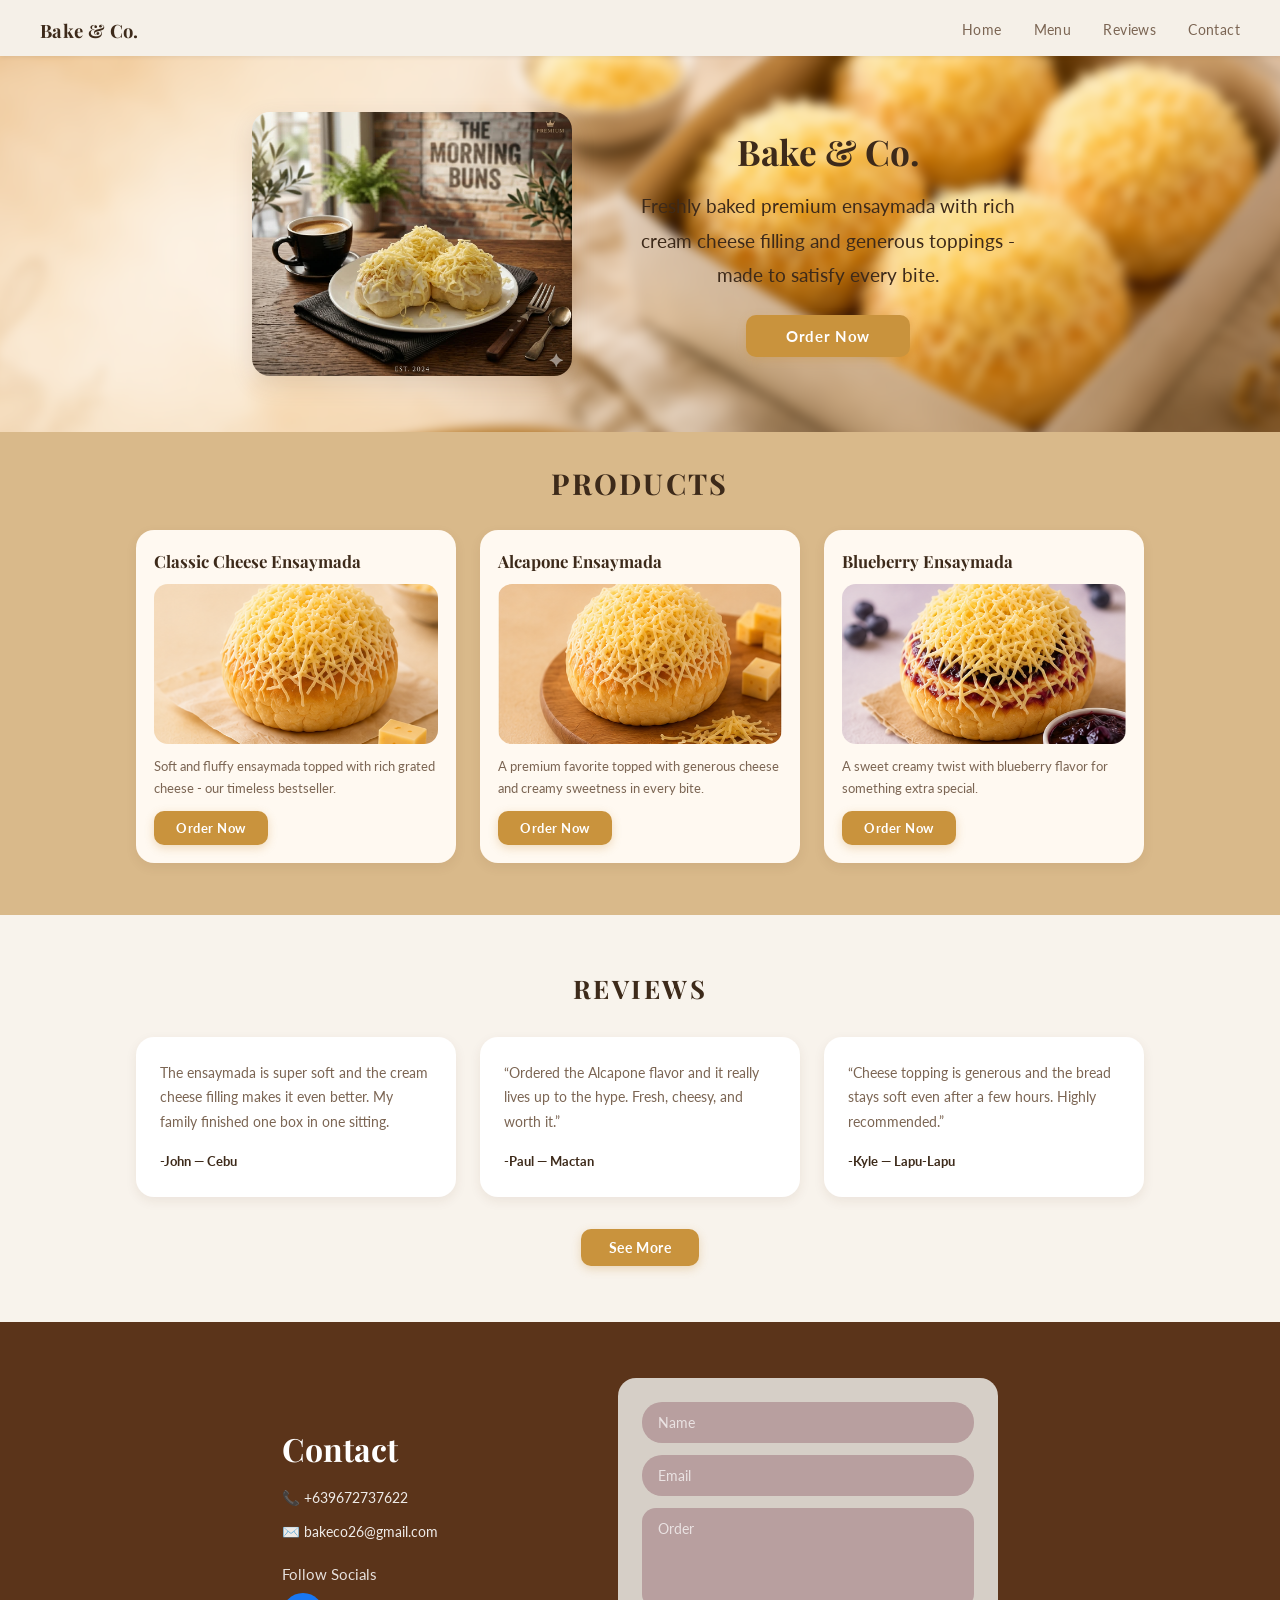
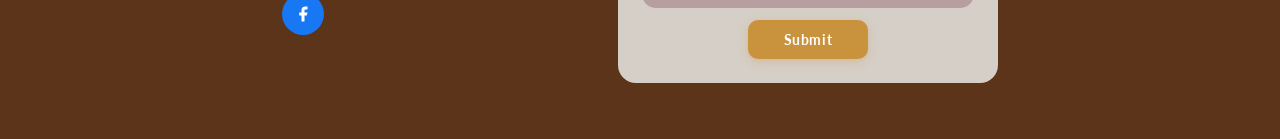
==== commit 29822d22: "Edited the phone number" ====
--- a/index.html
+++ b/index.html
@@ -76,7 +76,7 @@
     <section id="contact-section" class="contact">
         <div class="contact-info">
             <h2>Contact</h2>
-            <p>📞 +63912345678990</p>
+            <p>📞 +639672737622</p>
             <p>✉️ bakeco26@gmail.com</p>
             <h3>Follow Socials</h3>
             <a href="https://www.facebook.com/profile.php?id=61567567501151" class="fb-icon">
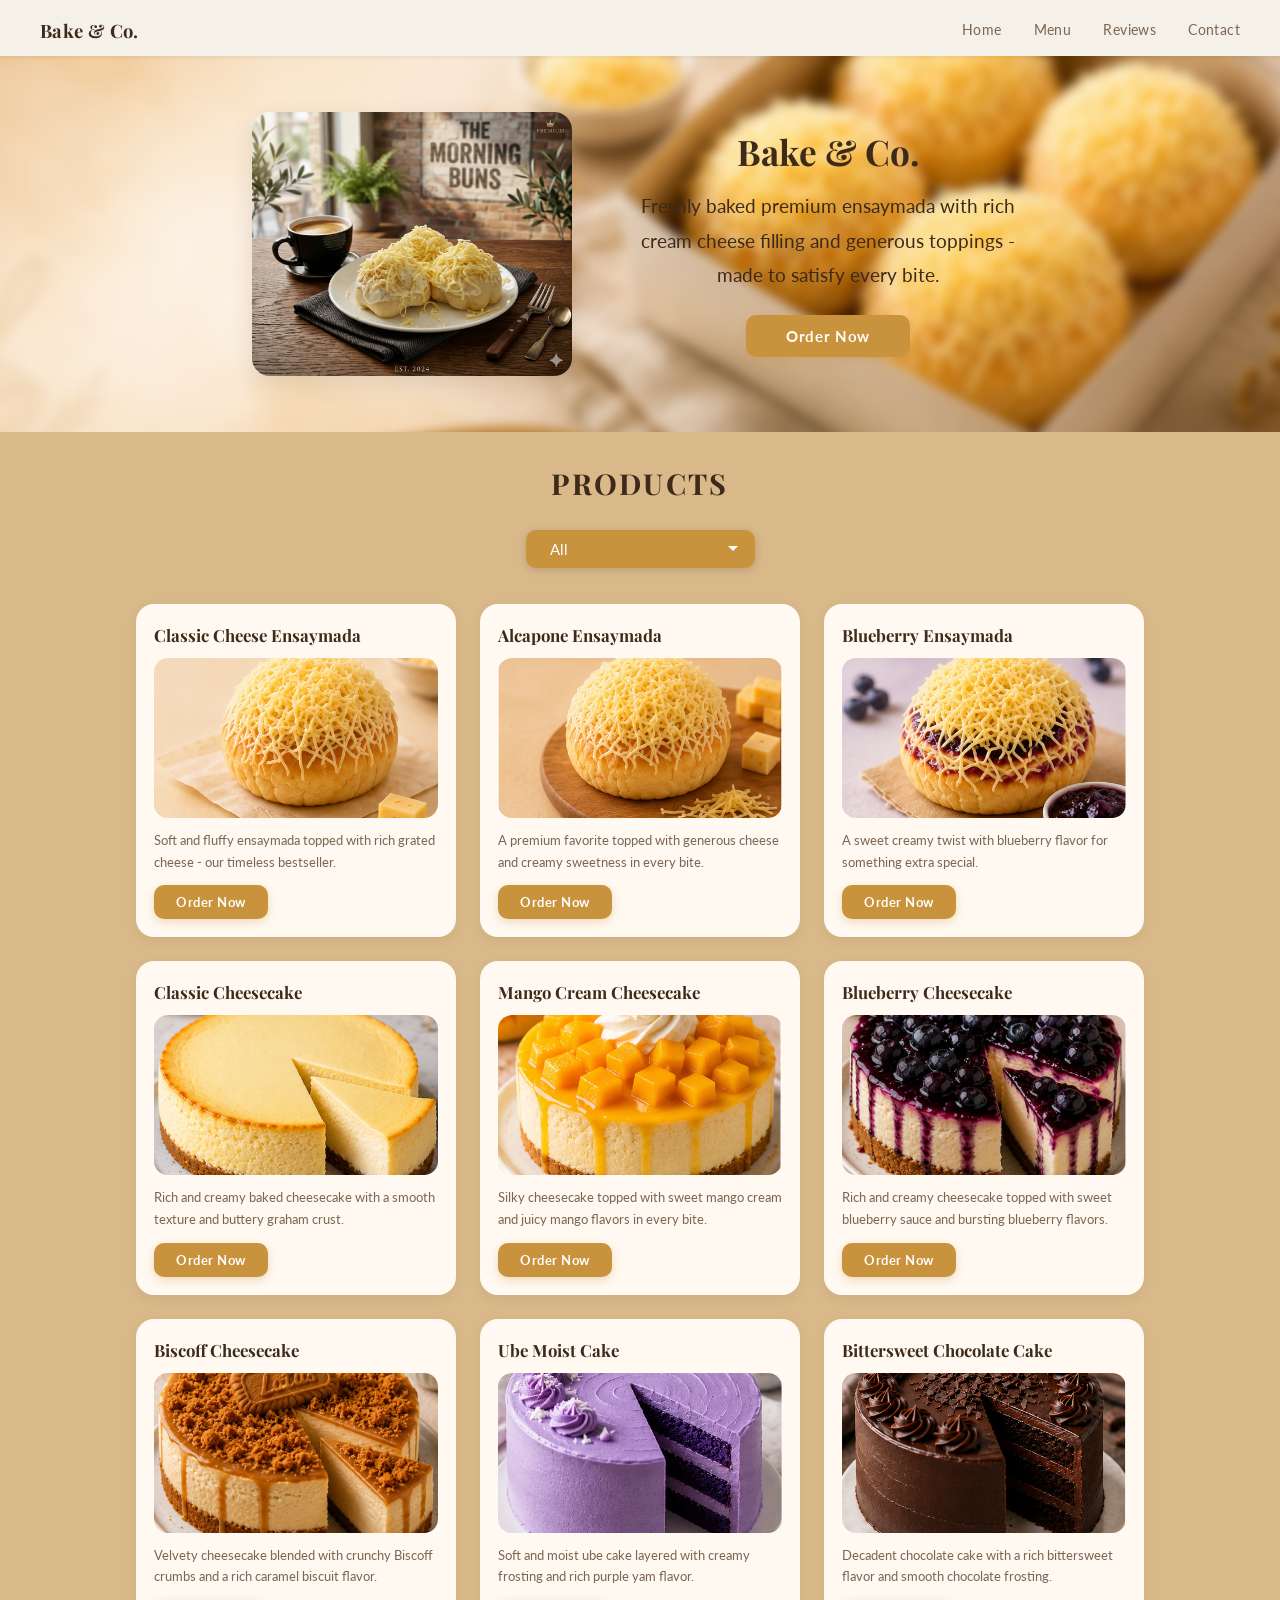
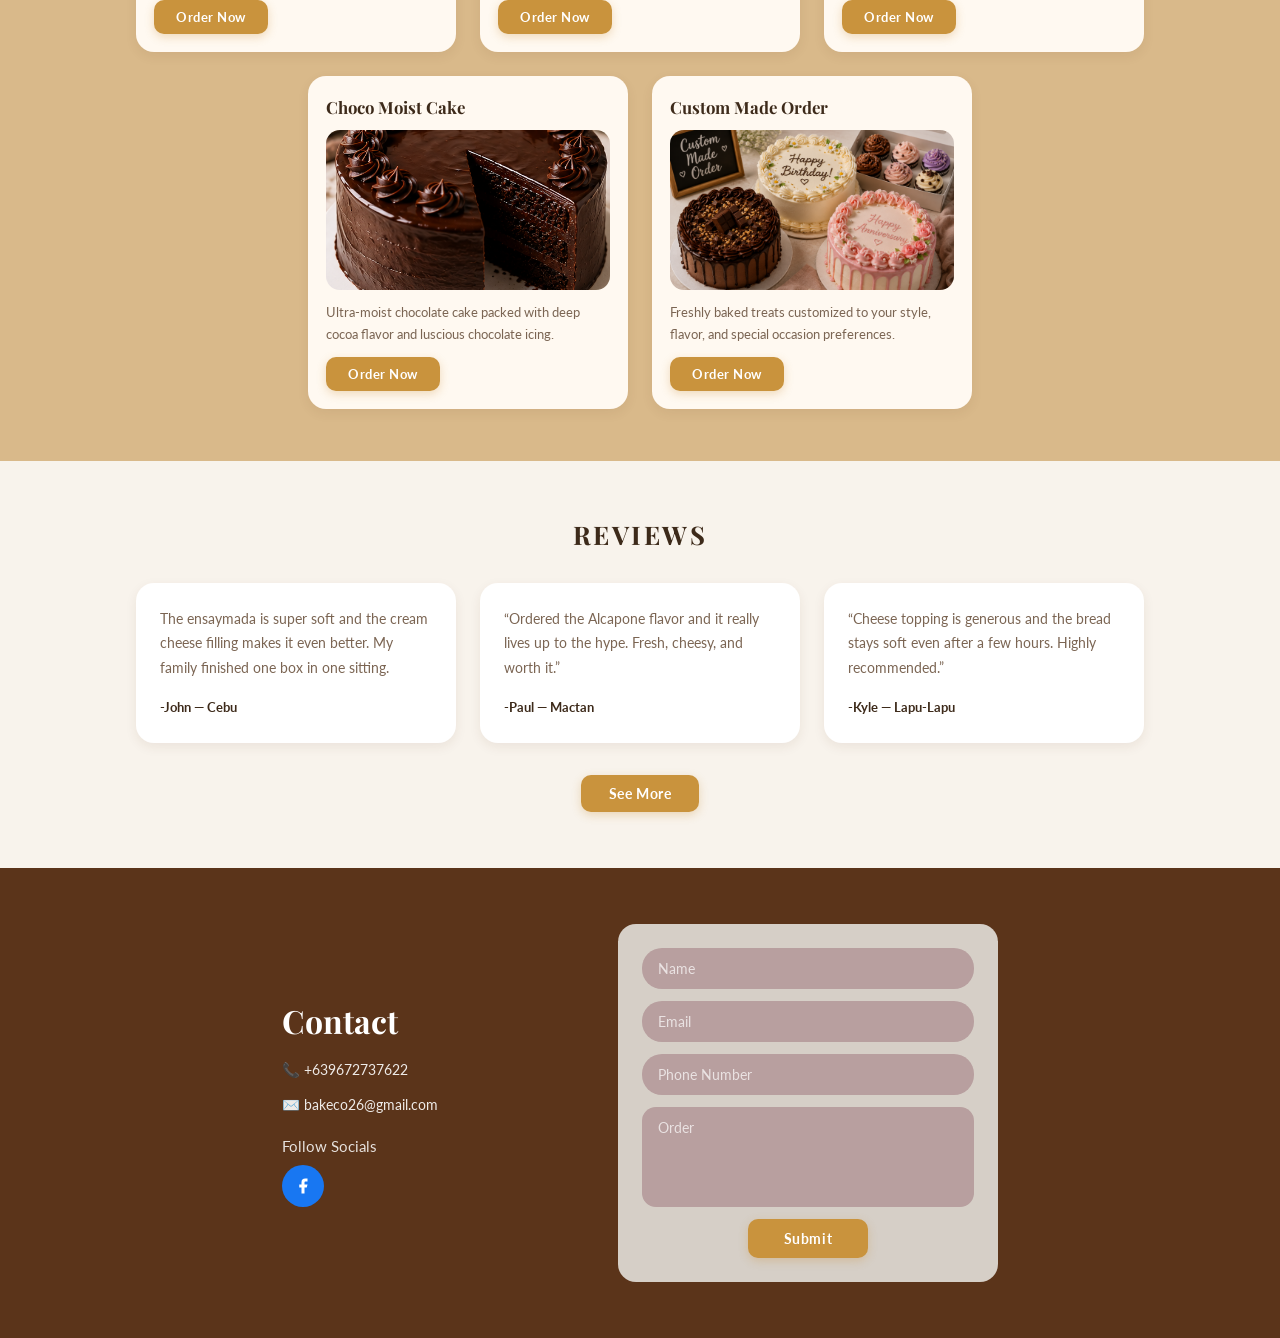
==== commit c6e727b4: "done added the multi products feature" ====
--- a/index.html
+++ b/index.html
@@ -26,33 +26,145 @@
         <div class="right-side">
             <h1>Bake & Co.</h1>
             <p>Freshly baked premium ensaymada with rich cream cheese filling and generous toppings - made to satisfy every bite.</p>
-            <button><a href="#">Order Now</a></button>
+            <button><a href="#contact-section">Order Now</a></button>
         </div>
     </section>
 
-    <section id="products-section" class="products">
-        <div class="tab"><h1>PRODUCTS</h1></div>
-        <div class="products-inner">        <!-- ADD THIS WRAPPER -->
-            <div class="card">
-                <h2>Classic Cheese Ensaymada</h2>
-                <img src="/src/img/product1.png" alt="Classic-Cheese-Flavor">
-                <p>Soft and fluffy ensaymada topped with rich grated cheese - our timeless bestseller.</p>
-                <button><a href="#">Order Now</a></button>
-            </div>
-            <div class="card">
-                <h2>Alcapone Ensaymada</h2>
-                <img src="/src/img/product2.png" alt="Alcapone-Flavor">
-                <p>A premium favorite topped with generous cheese and creamy sweetness in every bite.</p>
-                <button><a href="#">Order Now</a></button>
-            </div>
-            <div class="card">
-                <h2>Blueberry Ensaymada</h2>
-                <img src="/src/img/product3.png" alt="Blueberry-Flavor">
-                <p>A sweet creamy twist with blueberry flavor for something extra special.</p>
-                <button><a href="">Order Now</a></button>
-            </div>
-        </div>                           
-    </section>
+<section id="products-section" class="products">
+<div class="tab"><h1>PRODUCTS</h1></div>
+
+  <!-- Category Filter Buttons -->
+<div class="category-filters">
+  <select id="categorySelect">
+    <option value="all">All</option>
+    <option value="pastries">Sweet Breads / Pastries</option>
+    <option value="cheese">Cheese Cakes</option>
+    <option value="moist">Moist Cakes</option>
+    <option value="custom-made">Custom Made Order</option>
+    <!--- for future category
+    <option value="breads">Breads</option>
+    --->
+  </select>
+</div>
+
+  <div class="products-inner">
+
+    <!-- ENSAYMADA -->
+    <div class="card" data-category="pastries">
+      <h2>Classic Cheese Ensaymada</h2>
+      <img src="/src/img/product1.png" alt="Classic Cheese">
+      <p>Soft and fluffy ensaymada topped with rich grated cheese - our timeless bestseller.</p>
+      <button><a href="#contact-section">Order Now</a></button>
+    </div>
+    <div class="card" data-category="pastries">
+      <h2>Alcapone Ensaymada</h2>
+      <img src="/src/img/product2.png" alt="Alcapone">
+      <p>A premium favorite topped with generous cheese and creamy sweetness in every bite.</p>
+      <button><a href="#contact-section">Order Now</a></button>
+    </div>
+    <div class="card" data-category="pastries">
+      <h2>Blueberry Ensaymada</h2>
+      <img src="/src/img/product3.png" alt="Blueberry">
+      <p>A sweet creamy twist with blueberry flavor for something extra special.</p>
+      <button><a href="#contact-section">Order Now</a></button>
+    </div>
+
+    <!-- CHEESE CAKES -->
+<div class="card" data-category="cheese">
+  <h2>Classic Cheesecake</h2>
+  <img src="/src/img/product4.png" alt="Classic Cheesecake">
+  <p>Rich and creamy baked cheesecake with a smooth texture and buttery graham crust.</p>
+  <button><a href="#contact-section">Order Now</a></button>
+</div>
+
+<div class="card" data-category="cheese">
+  <h2>Mango Cream Cheesecake</h2>
+  <img src="/src/img/product5.png" alt="Mango Cream Cheesecake">
+  <p>Silky cheesecake topped with sweet mango cream and juicy mango flavors in every bite.</p>
+  <button><a href="#contact-section">Order Now</a></button>
+</div>
+
+<div class="card" data-category="cheese">
+  <h2>Blueberry Cheesecake</h2>
+  <img src="/src/img/product9.png" alt="Blueberry Cheesecake">
+  <p>Rich and creamy cheesecake topped with sweet blueberry sauce and bursting blueberry flavors.</p>
+  <button><a href="#contact-section">Order Now</a></button>
+</div>
+
+<div class="card" data-category="cheese">
+  <h2>Biscoff Cheesecake</h2>
+  <img src="/src/img/product10.png" alt="Biscoff Cheesecake">
+  <p>Velvety cheesecake blended with crunchy Biscoff crumbs and a rich caramel biscuit flavor.</p>
+  <button><a href="#contact-section">Order Now</a></button>
+</div>
+
+<!-- MOIST CAKES -->
+<div class="card" data-category="moist">
+  <h2>Ube Moist Cake</h2>
+  <img src="/src/img/product6.png" alt="Ube Moist">
+  <p>Soft and moist ube cake layered with creamy frosting and rich purple yam flavor.</p>
+  <button><a href="#contact-section">Order Now</a></button>
+</div>
+
+<div class="card" data-category="moist">
+  <h2>Bittersweet Chocolate Cake</h2>
+  <img src="/src/img/product7.png" alt="Bittersweet Chocolate">
+  <p>Decadent chocolate cake with a rich bittersweet flavor and smooth chocolate frosting.</p>
+  <button><a href="#contact-section">Order Now</a></button>
+</div>
+
+<div class="card" data-category="moist">
+  <h2>Choco Moist Cake</h2>
+  <img src="/src/img/product8.png" alt="Choco Moist">
+  <p>Ultra-moist chocolate cake packed with deep cocoa flavor and luscious chocolate icing.</p>
+  <button><a href="#contact-section">Order Now</a></button>
+</div>
+    
+
+    <!-- CUSTOM MADE ORDER -->
+    <div class="card" data-category="custom-made">
+        <h2>Custom Made Order</h2>
+        <img src="/src/img/product11.png" alt="Choco Chip">
+        <p>Freshly baked treats customized to your style, flavor, and special occasion preferences.</p>
+        <button><a href="#contact-section">Order Now</a></button>
+    </div>
+    
+
+    <!-- BREADS
+    <div class="card" data-category="breads">
+      <h2>Spanish Bread</h2>
+      <img src="/src/img/bread1.png" alt="Spanish Bread">
+      <p>Rolled soft bread filled with a sweet buttery breadcrumb filling inside.</p>
+      <button><a href="#contact-section">Order Now</a></button>
+    </div>
+    <div class="card" data-category="breads">
+      <h2>Tasty Loaf</h2>
+      <img src="/src/img/bread2.png" alt="Tasty Loaf">
+      <p>Soft white sandwich loaf, perfect for toasting or filling with your favorites.</p>
+      <button><a href="#contact-section">Order Now</a></button>
+    </div>
+    <div class="card" data-category="breads">
+      <h2>Monay</h2>
+      <img src="/src/img/bread3.png" alt="Monay">
+      <p>Dense, slightly sweet Filipino bread with a firm crust and soft interior.</p>
+      <button><a href="#contact-section">Order Now</a></button>
+    </div>
+    <div class="card" data-category="breads">
+      <h2>Pan de Coco</h2>
+      <img src="/src/img/bread4.png" alt="Pan de Coco">
+      <p>Soft rolls stuffed with sweetened shredded coconut filling — a classic treat.</p>
+      <button><a href="#contact-section">Order Now</a></button>
+    </div>
+    <div class="card" data-category="breads">
+      <h2>Putok</h2>
+      <img src="/src/img/bread5.png" alt="Putok">
+      <p>Star-shaped sugar-topped bread rolls with a slightly crispy sweet crust.</p>
+      <button><a href="#contact-section">Order Now</a></button>
+    </div>
+    -->
+
+  </div>
+</section>
 
     <section id="review-section" class="reviews">
         <h1>Reviews</h1>
@@ -88,15 +200,17 @@
 
         <div class="contact-form-wrapper">
             <form class="contact-form">
-                <input type="text"  name="name"    placeholder="Name"/>
-                <input type="email" name="email"   placeholder="Email"/>
-                <textarea           name="message" placeholder="Order" rows="4"></textarea>
+                <input type="text"  name="name" placeholder="Name"/>
+                <input type="email" name="email" placeholder="Email"/>
+                <input type="number" name="number" placeholder="Phone Number"/>
+                <textarea name="message" placeholder="Order" rows="4"></textarea>
                 <button type="submit">Submit</button>
             </form>
         </div>
     </section>
 
-    <script src="./src/js/nav-script.js"></script>
+    <script src="./src/js/phone-nav-script.js"></script>
+    <script src="./src/js/multi-prod-script.js"></script>
 
 </body>
 </html>
--- a/src/styles/main-style.css
+++ b/src/styles/main-style.css
@@ -311,6 +311,45 @@
   padding: 9px 22px;
 }
 
+/* Category filter buttons */
+.category-filters {
+  display: flex;
+  justify-content: center;
+  margin-bottom: 8px;
+}
+
+#categorySelect {
+  appearance: none;
+  -webkit-appearance: none;
+  background: var(--accent, #c8953a);
+  color: #fff;
+  border: none;
+  border-radius: 10px;
+  padding: 10px 48px 10px 24px;
+  font-size: 0.95rem;
+  font-family: var(--font-body);
+  cursor: pointer;
+  background-image: url("data:image/svg+xml,%3Csvg xmlns='http://www.w3.org/2000/svg' width='12' height='12' viewBox='0 0 12 12'%3E%3Cpath fill='white' d='M6 8L1 3h10z'/%3E%3C/svg%3E");
+  background-repeat: no-repeat;
+  background-position: right 16px center;
+  outline: none;
+  box-shadow: 0 2px 8px rgba(0,0,0,0.15);
+  transition: background 0.2s;
+}
+
+.card.hidden {
+  display: none;
+}
+
+#categorySelect:hover {
+  background-color: var(--accent-dark, #b07d2e);
+}
+
+#categorySelect option {
+  background: #fff;
+  color: var(--text-dark, #333);
+}
+
 /* ============================================================
    REVIEWS SECTION
    ============================================================ */
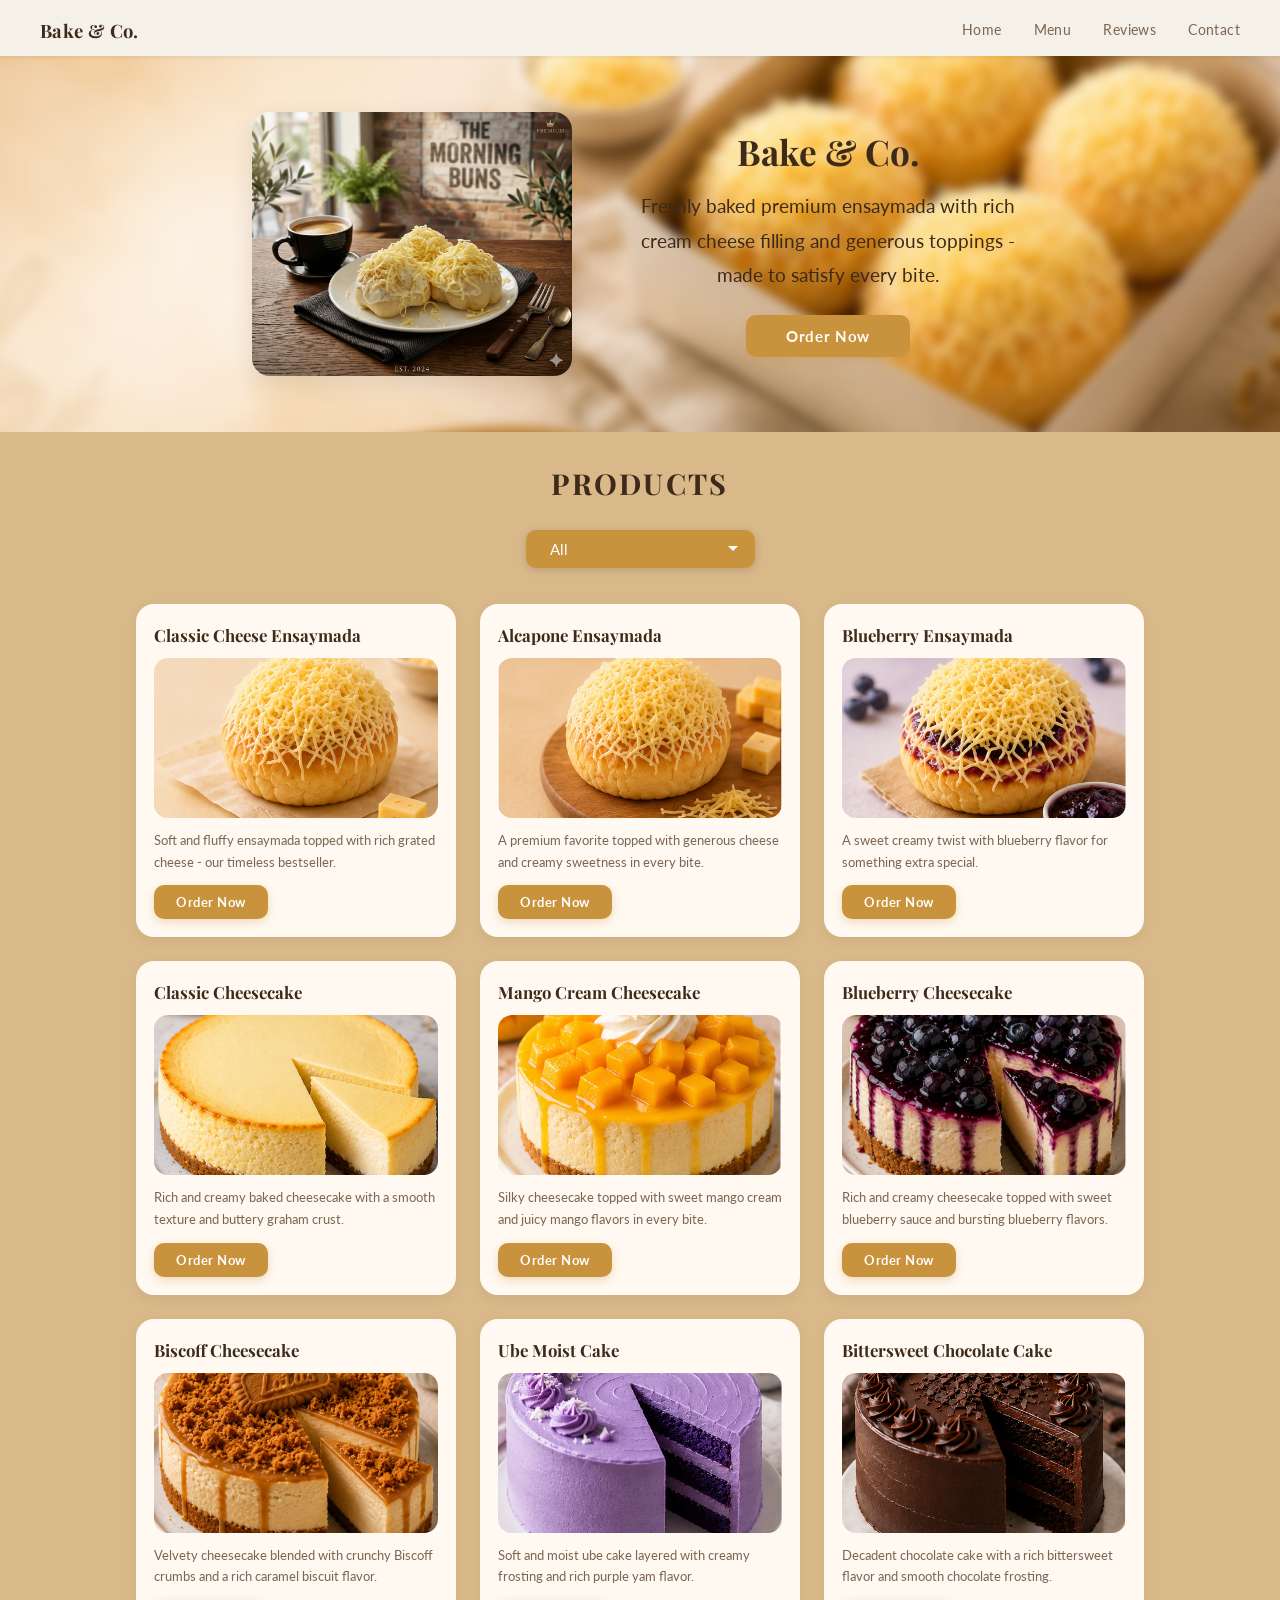
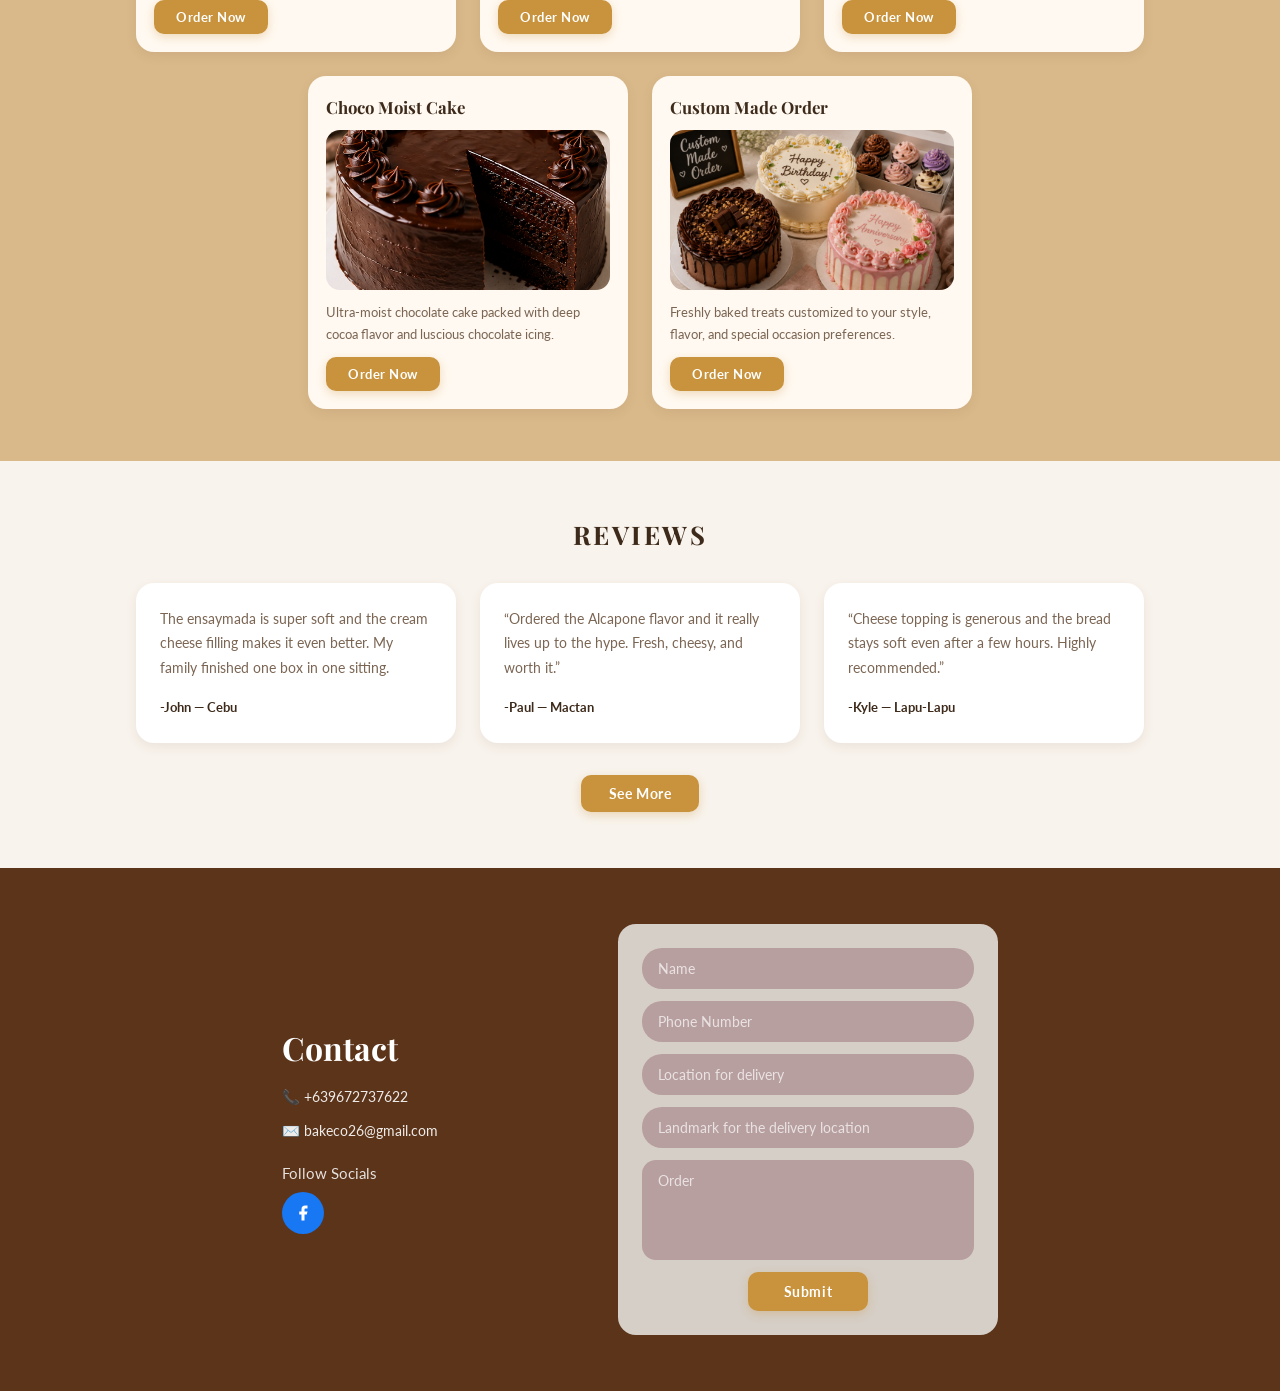
==== commit 9a1b409e: "Add files via upload" ====
--- a/index.html
+++ b/index.html
@@ -1,216 +1,218 @@
-<!DOCTYPE html>
-<html lang="en">
-<head>
-    <meta charset="UTF-8">
-    <meta name="viewport" content="width=device-width, initial-scale=1.0">
-    <link rel="stylesheet" href="/src/styles/main-style.css">
-    <title>Bake & Co.</title>
-</head>
-<body>
-    <nav>
-        <h1><a href="">Bake & Co.</a></h1>
-        <ul id="navMenu">
-            <li><a href="#main-section">Home</a></li>
-            <li><a href="#products-section">Menu</a></li>
-            <li><a href="#review-section">Reviews</a></li>
-            <li><a href="#contact-section">Contact</a></li>
-        </ul>
-        <button class="nav-hamburger" id="navToggle" aria-label="Open menu">&#9776;</button>
-    </nav>
-    <div class="nav-overlay" id="navOverlay"></div>
-
-    <section id="main-section" class="Hero">
-        <div class="left-side">
-            <img src="./src/img/picture1.jpg" alt="Ensaimada-Bread">
-        </div>
-        <div class="right-side">
-            <h1>Bake & Co.</h1>
-            <p>Freshly baked premium ensaymada with rich cream cheese filling and generous toppings - made to satisfy every bite.</p>
-            <button><a href="#contact-section">Order Now</a></button>
-        </div>
-    </section>
-
-<section id="products-section" class="products">
-<div class="tab"><h1>PRODUCTS</h1></div>
-
-  <!-- Category Filter Buttons -->
-<div class="category-filters">
-  <select id="categorySelect">
-    <option value="all">All</option>
-    <option value="pastries">Sweet Breads / Pastries</option>
-    <option value="cheese">Cheese Cakes</option>
-    <option value="moist">Moist Cakes</option>
-    <option value="custom-made">Custom Made Order</option>
-    <!--- for future category
-    <option value="breads">Breads</option>
-    --->
-  </select>
-</div>
-
-  <div class="products-inner">
-
-    <!-- ENSAYMADA -->
-    <div class="card" data-category="pastries">
-      <h2>Classic Cheese Ensaymada</h2>
-      <img src="/src/img/product1.png" alt="Classic Cheese">
-      <p>Soft and fluffy ensaymada topped with rich grated cheese - our timeless bestseller.</p>
-      <button><a href="#contact-section">Order Now</a></button>
-    </div>
-    <div class="card" data-category="pastries">
-      <h2>Alcapone Ensaymada</h2>
-      <img src="/src/img/product2.png" alt="Alcapone">
-      <p>A premium favorite topped with generous cheese and creamy sweetness in every bite.</p>
-      <button><a href="#contact-section">Order Now</a></button>
-    </div>
-    <div class="card" data-category="pastries">
-      <h2>Blueberry Ensaymada</h2>
-      <img src="/src/img/product3.png" alt="Blueberry">
-      <p>A sweet creamy twist with blueberry flavor for something extra special.</p>
-      <button><a href="#contact-section">Order Now</a></button>
-    </div>
-
-    <!-- CHEESE CAKES -->
-<div class="card" data-category="cheese">
-  <h2>Classic Cheesecake</h2>
-  <img src="/src/img/product4.png" alt="Classic Cheesecake">
-  <p>Rich and creamy baked cheesecake with a smooth texture and buttery graham crust.</p>
-  <button><a href="#contact-section">Order Now</a></button>
-</div>
-
-<div class="card" data-category="cheese">
-  <h2>Mango Cream Cheesecake</h2>
-  <img src="/src/img/product5.png" alt="Mango Cream Cheesecake">
-  <p>Silky cheesecake topped with sweet mango cream and juicy mango flavors in every bite.</p>
-  <button><a href="#contact-section">Order Now</a></button>
-</div>
-
-<div class="card" data-category="cheese">
-  <h2>Blueberry Cheesecake</h2>
-  <img src="/src/img/product9.png" alt="Blueberry Cheesecake">
-  <p>Rich and creamy cheesecake topped with sweet blueberry sauce and bursting blueberry flavors.</p>
-  <button><a href="#contact-section">Order Now</a></button>
-</div>
-
-<div class="card" data-category="cheese">
-  <h2>Biscoff Cheesecake</h2>
-  <img src="/src/img/product10.png" alt="Biscoff Cheesecake">
-  <p>Velvety cheesecake blended with crunchy Biscoff crumbs and a rich caramel biscuit flavor.</p>
-  <button><a href="#contact-section">Order Now</a></button>
-</div>
-
-<!-- MOIST CAKES -->
-<div class="card" data-category="moist">
-  <h2>Ube Moist Cake</h2>
-  <img src="/src/img/product6.png" alt="Ube Moist">
-  <p>Soft and moist ube cake layered with creamy frosting and rich purple yam flavor.</p>
-  <button><a href="#contact-section">Order Now</a></button>
-</div>
-
-<div class="card" data-category="moist">
-  <h2>Bittersweet Chocolate Cake</h2>
-  <img src="/src/img/product7.png" alt="Bittersweet Chocolate">
-  <p>Decadent chocolate cake with a rich bittersweet flavor and smooth chocolate frosting.</p>
-  <button><a href="#contact-section">Order Now</a></button>
-</div>
-
-<div class="card" data-category="moist">
-  <h2>Choco Moist Cake</h2>
-  <img src="/src/img/product8.png" alt="Choco Moist">
-  <p>Ultra-moist chocolate cake packed with deep cocoa flavor and luscious chocolate icing.</p>
-  <button><a href="#contact-section">Order Now</a></button>
-</div>
-    
-
-    <!-- CUSTOM MADE ORDER -->
-    <div class="card" data-category="custom-made">
-        <h2>Custom Made Order</h2>
-        <img src="/src/img/product11.png" alt="Choco Chip">
-        <p>Freshly baked treats customized to your style, flavor, and special occasion preferences.</p>
-        <button><a href="#contact-section">Order Now</a></button>
-    </div>
-    
-
-    <!-- BREADS
-    <div class="card" data-category="breads">
-      <h2>Spanish Bread</h2>
-      <img src="/src/img/bread1.png" alt="Spanish Bread">
-      <p>Rolled soft bread filled with a sweet buttery breadcrumb filling inside.</p>
-      <button><a href="#contact-section">Order Now</a></button>
-    </div>
-    <div class="card" data-category="breads">
-      <h2>Tasty Loaf</h2>
-      <img src="/src/img/bread2.png" alt="Tasty Loaf">
-      <p>Soft white sandwich loaf, perfect for toasting or filling with your favorites.</p>
-      <button><a href="#contact-section">Order Now</a></button>
-    </div>
-    <div class="card" data-category="breads">
-      <h2>Monay</h2>
-      <img src="/src/img/bread3.png" alt="Monay">
-      <p>Dense, slightly sweet Filipino bread with a firm crust and soft interior.</p>
-      <button><a href="#contact-section">Order Now</a></button>
-    </div>
-    <div class="card" data-category="breads">
-      <h2>Pan de Coco</h2>
-      <img src="/src/img/bread4.png" alt="Pan de Coco">
-      <p>Soft rolls stuffed with sweetened shredded coconut filling — a classic treat.</p>
-      <button><a href="#contact-section">Order Now</a></button>
-    </div>
-    <div class="card" data-category="breads">
-      <h2>Putok</h2>
-      <img src="/src/img/bread5.png" alt="Putok">
-      <p>Star-shaped sugar-topped bread rolls with a slightly crispy sweet crust.</p>
-      <button><a href="#contact-section">Order Now</a></button>
-    </div>
-    -->
-
-  </div>
-</section>
-
-    <section id="review-section" class="reviews">
-        <h1>Reviews</h1>
-        <div class="reviews-inner">
-            <div class="box">
-                <p>The ensaymada is super soft and the cream cheese filling makes it even better. My family finished one box in one sitting.</p>
-                <p>-John — Cebu</p>
-            </div>
-            <div class="box">
-                <p>“Ordered the Alcapone flavor and it really lives up to the hype. Fresh, cheesy, and worth it.”</p>
-                <p>-Paul — Mactan</p>
-            </div>
-            <div class="box">
-                <p>“Cheese topping is generous and the bread stays soft even after a few hours. Highly recommended.”</p>
-                <p>-Kyle — Lapu-Lapu</p>
-            </div>
-        </div>
-        <button><a href="https://www.facebook.com/profile.php?id=61567567501151&sk=reviews_given">See More</a></button>
-    </section>
-
-    <section id="contact-section" class="contact">
-        <div class="contact-info">
-            <h2>Contact</h2>
-            <p>📞 +639672737622</p>
-            <p>✉️ bakeco26@gmail.com</p>
-            <h3>Follow Socials</h3>
-            <a href="https://www.facebook.com/profile.php?id=61567567501151" class="fb-icon">
-                <svg xmlns="http://www.w3.org/2000/svg" width="18" height="18" viewBox="0 0 24 24" fill="white">
-                    <path d="M18 2h-3a5 5 0 0 0-5 5v3H7v4h3v8h4v-8h3l1-4h-4V7a1 1 0 0 1 1-1h3z"/>
-                </svg>
-            </a>
-        </div>
-
-        <div class="contact-form-wrapper">
-            <form class="contact-form">
-                <input type="text"  name="name" placeholder="Name"/>
-                <input type="email" name="email" placeholder="Email"/>
-                <input type="number" name="number" placeholder="Phone Number"/>
-                <textarea name="message" placeholder="Order" rows="4"></textarea>
-                <button type="submit">Submit</button>
-            </form>
-        </div>
-    </section>
-
-    <script src="./src/js/phone-nav-script.js"></script>
-    <script src="./src/js/multi-prod-script.js"></script>
-
-</body>
+<!DOCTYPE html>
+<html lang="en">
+<head>
+    <meta charset="UTF-8">
+    <meta name="viewport" content="width=device-width, initial-scale=1.0">
+    <link rel="stylesheet" href="/Front-End/src/styles/main-style.css">
+    <title>Bake & Co.</title>
+</head>
+<body>
+    <nav>
+        <h1><a href="">Bake & Co.</a></h1>
+        <ul id="navMenu">
+            <li><a href="#main-section">Home</a></li>
+            <li><a href="#products-section">Menu</a></li>
+            <li><a href="#review-section">Reviews</a></li>
+            <li><a href="#contact-section">Contact</a></li>
+        </ul>
+        <button class="nav-hamburger" id="navToggle" aria-label="Open menu">&#9776;</button>
+    </nav>
+    <div class="nav-overlay" id="navOverlay"></div>
+
+    <section id="main-section" class="Hero">
+        <div class="left-side">
+            <img src="../Front-End/src/img/picture1.jpg" alt="Ensaimada-Bread">
+        </div>
+        <div class="right-side">
+            <h1>Bake & Co.</h1>
+            <p>Freshly baked premium ensaymada with rich cream cheese filling and generous toppings - made to satisfy every bite.</p>
+            <button><a href="#contact-section">Order Now</a></button>
+        </div>
+    </section>
+
+<section id="products-section" class="products">
+<div class="tab"><h1>PRODUCTS</h1></div>
+
+  <!-- Category Filter Buttons -->
+<div class="category-filters">
+  <select id="categorySelect">
+    <option value="all">All</option>
+    <option value="pastries">Sweet Breads / Pastries</option>
+    <option value="cheese">Cheese Cakes</option>
+    <option value="moist">Moist Cakes</option>
+    <option value="custom-made">Custom Made Order</option>
+    <!--- for future category
+    <option value="breads">Breads</option>
+    --->
+  </select>
+</div>
+
+  <div class="products-inner">
+
+    <!-- ENSAYMADA -->
+    <div class="card" data-category="pastries">
+      <h2>Classic Cheese Ensaymada</h2>
+      <img src="../Front-End/src/img/product1.png" alt="Classic Cheese">
+      <p>Soft and fluffy ensaymada topped with rich grated cheese - our timeless bestseller.</p>
+      <button><a href="#contact-section">Order Now</a></button>
+    </div>
+    <div class="card" data-category="pastries">
+      <h2>Alcapone Ensaymada</h2>
+      <img src="../Front-End/src/img/product2.png" alt="Alcapone">
+      <p>A premium favorite topped with generous cheese and creamy sweetness in every bite.</p>
+      <button><a href="#contact-section">Order Now</a></button>
+    </div>
+    <div class="card" data-category="pastries">
+      <h2>Blueberry Ensaymada</h2>
+      <img src="../Front-End/src/img/product3.png" alt="Blueberry">
+      <p>A sweet creamy twist with blueberry flavor for something extra special.</p>
+      <button><a href="#contact-section">Order Now</a></button>
+    </div>
+
+    <!-- CHEESE CAKES -->
+<div class="card" data-category="cheese">
+  <h2>Classic Cheesecake</h2>
+  <img src="../Front-End/src/img/product4.png" alt="Classic Cheesecake">
+  <p>Rich and creamy baked cheesecake with a smooth texture and buttery graham crust.</p>
+  <button><a href="#contact-section">Order Now</a></button>
+</div>
+
+<div class="card" data-category="cheese">
+  <h2>Mango Cream Cheesecake</h2>
+  <img src="../Front-End/src/img/product5.png" alt="Mango Cream Cheesecake">
+  <p>Silky cheesecake topped with sweet mango cream and juicy mango flavors in every bite.</p>
+  <button><a href="#contact-section">Order Now</a></button>
+</div>
+
+<div class="card" data-category="cheese">
+  <h2>Blueberry Cheesecake</h2>
+  <img src="../Front-End/src/img/product9.png" alt="Blueberry Cheesecake">
+  <p>Rich and creamy cheesecake topped with sweet blueberry sauce and bursting blueberry flavors.</p>
+  <button><a href="#contact-section">Order Now</a></button>
+</div>
+
+<div class="card" data-category="cheese">
+  <h2>Biscoff Cheesecake</h2>
+  <img src="../Front-End/src/img/product10.png" alt="Biscoff Cheesecake">
+  <p>Velvety cheesecake blended with crunchy Biscoff crumbs and a rich caramel biscuit flavor.</p>
+  <button><a href="#contact-section">Order Now</a></button>
+</div>
+
+<!-- MOIST CAKES -->
+<div class="card" data-category="moist">
+  <h2>Ube Moist Cake</h2>
+  <img src="../Front-End/src/img/product6.png" alt="Ube Moist">
+  <p>Soft and moist ube cake layered with creamy frosting and rich purple yam flavor.</p>
+  <button><a href="#contact-section">Order Now</a></button>
+</div>
+
+<div class="card" data-category="moist">
+  <h2>Bittersweet Chocolate Cake</h2>
+  <img src="../Front-End/src/img/product7.png" alt="Bittersweet Chocolate">
+  <p>Decadent chocolate cake with a rich bittersweet flavor and smooth chocolate frosting.</p>
+  <button><a href="#contact-section">Order Now</a></button>
+</div>
+
+<div class="card" data-category="moist">
+  <h2>Choco Moist Cake</h2>
+  <img src="../Front-End/src/img/product8.png" alt="Choco Moist">
+  <p>Ultra-moist chocolate cake packed with deep cocoa flavor and luscious chocolate icing.</p>
+  <button><a href="#contact-section">Order Now</a></button>
+</div>
+    
+
+<!-- CUSTOM MADE ORDER -->
+<div class="card" data-category="custom-made">
+    <h2>Custom Made Order</h2>
+    <img src="../Front-End/src/img/product11.png" alt="Choco Chip">
+    <p>Freshly baked treats customized to your style, flavor, and special occasion preferences.</p>
+    <button><a href="#contact-section">Order Now</a></button>
+</div>
+    
+
+    <!-- BREADS
+    <div class="card" data-category="breads">
+      <h2>Spanish Bread</h2>
+      <img src="/src/img/bread1.png" alt="Spanish Bread">
+      <p>Rolled soft bread filled with a sweet buttery breadcrumb filling inside.</p>
+      <button><a href="#contact-section">Order Now</a></button>
+    </div>
+    <div class="card" data-category="breads">
+      <h2>Tasty Loaf</h2>
+      <img src="/src/img/bread2.png" alt="Tasty Loaf">
+      <p>Soft white sandwich loaf, perfect for toasting or filling with your favorites.</p>
+      <button><a href="#contact-section">Order Now</a></button>
+    </div>
+    <div class="card" data-category="breads">
+      <h2>Monay</h2>
+      <img src="/src/img/bread3.png" alt="Monay">
+      <p>Dense, slightly sweet Filipino bread with a firm crust and soft interior.</p>
+      <button><a href="#contact-section">Order Now</a></button>
+    </div>
+    <div class="card" data-category="breads">
+      <h2>Pan de Coco</h2>
+      <img src="/src/img/bread4.png" alt="Pan de Coco">
+      <p>Soft rolls stuffed with sweetened shredded coconut filling — a classic treat.</p>
+      <button><a href="#contact-section">Order Now</a></button>
+    </div>
+    <div class="card" data-category="breads">
+      <h2>Putok</h2>
+      <img src="/src/img/bread5.png" alt="Putok">
+      <p>Star-shaped sugar-topped bread rolls with a slightly crispy sweet crust.</p>
+      <button><a href="#contact-section">Order Now</a></button>
+    </div>
+    -->
+
+  </div>
+</section>
+
+    <section id="review-section" class="reviews">
+        <h1>Reviews</h1>
+        <div class="reviews-inner">
+            <div class="box">
+                <p>The ensaymada is super soft and the cream cheese filling makes it even better. My family finished one box in one sitting.</p>
+                <p>-John — Cebu</p>
+            </div>
+            <div class="box">
+                <p>“Ordered the Alcapone flavor and it really lives up to the hype. Fresh, cheesy, and worth it.”</p>
+                <p>-Paul — Mactan</p>
+            </div>
+            <div class="box">
+                <p>“Cheese topping is generous and the bread stays soft even after a few hours. Highly recommended.”</p>
+                <p>-Kyle — Lapu-Lapu</p>
+            </div>
+        </div>
+        <button><a href="https://www.facebook.com/profile.php?id=61567567501151&sk=reviews_given">See More</a></button>
+    </section>
+
+    <section id="contact-section" class="contact">
+        <div class="contact-info">
+            <h2>Contact</h2>
+            <p>📞 +639672737622</p>
+            <p>✉️ bakeco26@gmail.com</p>
+            <h3>Follow Socials</h3>
+            <a href="https://www.facebook.com/profile.php?id=61567567501151" class="fb-icon">
+                <svg xmlns="http://www.w3.org/2000/svg" width="18" height="18" viewBox="0 0 24 24" fill="white">
+                    <path d="M18 2h-3a5 5 0 0 0-5 5v3H7v4h3v8h4v-8h3l1-4h-4V7a1 1 0 0 1 1-1h3z"/>
+                </svg>
+            </a>
+        </div>
+
+        <div class="contact-form-wrapper" >
+            <form class="contact-form" method="POST">
+                <input type="text"  name="name" placeholder="Name"/>
+                <input type="tel" name="number" placeholder="Phone Number"/>
+                <input type="text" name="address" placeholder="Location for delivery"/>
+                <input type="text" name="landmark" placeholder="Landmark for the delivery location">
+                <textarea name="message" placeholder="Order" rows="4"></textarea>
+                <button type="submit">Submit</button>
+            </form>
+        </div>
+    </section>
+
+    <script src="../Front-End/src/js/landing-page/phone-nav-script.js"></script>
+    <script src="../Front-End/src/js/landing-page/multi-prod-script.js"></script>
+    <script src="../Front-End/src/js/landing-page/contact-script.js"></script>
+
+</body>
 </html>
--- a/Front-End/src/styles/main-style.css
+++ b/Front-End/src/styles/main-style.css
@@ -0,0 +1,644 @@
+/* ===== IMPORT FONTS ===== */
+@import url('https://fonts.googleapis.com/css2?family=Playfair+Display:wght@400;600;700&family=Lato:wght@300;400;700&display=swap');
+
+/* ===== CSS VARIABLES ===== */
+:root {
+  --nav-bg:        #F5F0E8;
+  --hero-bg:       #E8D7BF;
+  --products-bg:   #D9B98A;
+  --reviews-bg:    #F8F3EC;
+  --contact-bg:    #5B341A;
+  --accent:        #C9933D;
+  --accent-hover:  #A9742E;
+  --white:         #FFFFFF;
+  --card-bg:       #FFF9F1;
+  --text-dark:     #3D2A1A;
+  --text-muted:    #7B6553;
+  --text-light:    #FDF8F1;
+  --font-heading:  'Playfair Display', Georgia, serif;
+  --font-body:     'Lato', sans-serif;
+  --radius:        10px;
+  --radius-lg:     18px;
+  --shadow-sm:     0 4px 12px rgba(91,52,26,0.08);
+  --shadow-md:     0 8px 24px rgba(91,52,26,0.14);
+  --transition:    .28s ease;
+}
+
+/* ===== RESET ===== */
+*, *::before, *::after {
+  box-sizing: border-box;
+  margin: 0;
+  padding: 0;
+  scroll-behavior: smooth;
+}
+
+body {
+  background: var(--white);
+  color: var(--text-dark);
+  font-family: var(--font-body);
+}
+
+/* ============================================================
+   NAV
+   ============================================================ */
+nav {
+  background: var(--nav-bg);
+  height: 56px;
+  display: flex;
+  align-items: center;
+  justify-content: space-between;
+  padding: 0 40px;
+  box-shadow: 0 1px 5px rgba(0,0,0,.08);
+  position: sticky;
+  top: 0;
+  z-index: 999;
+}
+
+nav h1 a {
+  font-family: var(--font-heading);
+  font-size: 1.15rem;
+  font-weight: 700;
+  color: var(--text-dark);
+  text-decoration: none;
+  letter-spacing: .02em;
+}
+
+nav ul {
+  list-style: none;
+  display: flex;
+  gap: 32px;
+}
+
+nav ul li a {
+  text-decoration: none;
+  font-size: .85rem;
+  color: var(--text-muted);
+  letter-spacing: .03em;
+  position: relative;
+  transition: color var(--transition);
+}
+
+nav ul li a::after {
+  content: '';
+  position: absolute;
+  bottom: -3px; left: 0;
+  width: 0; height: 1.5px;
+  background: var(--accent);
+  transition: width var(--transition);
+}
+
+nav ul li a:hover { color: var(--accent); }
+nav ul li a:hover::after { width: 100%; }
+
+/* Hamburger — hidden on desktop */
+.nav-hamburger {
+  display: none;
+  background: none;
+  border: 1.5px solid var(--text-muted);
+  border-radius: 6px;
+  width: 36px;
+  height: 36px;
+  font-size: 1.1rem;
+  cursor: pointer;
+  color: var(--text-dark);
+  align-items: center;
+  justify-content: center;
+  box-shadow: none;
+  transition: background var(--transition);
+}
+.nav-hamburger:hover { background: rgba(0,0,0,0.06); transform: none; }
+
+/* Overlay */
+.nav-overlay {
+  display: none;
+  position: fixed;
+  inset: 0;
+  background: rgba(0,0,0,0.22);
+  z-index: 998;
+}
+.nav-overlay.open { display: block; }
+
+/* Close button — hidden by default */
+.nav-close-item { display: none; }
+#navClose { display: none; }
+
+@keyframes slideIn {
+  from { transform: translateX(100%); opacity: 0; }
+  to   { transform: translateX(0);    opacity: 1; }
+}
+
+/* ============================================================
+   SHARED BUTTON
+   ============================================================ */
+button {
+  display: inline-block;
+  background: var(--accent);
+  color: var(--white);
+  font-family: var(--font-body);
+  font-size: .88rem;
+  font-weight: 700;
+  letter-spacing: .04em;
+  padding: 10px 28px;
+  border: none;
+  border-radius: var(--radius);
+  cursor: pointer;
+  box-shadow: 0 3px 10px rgba(201,147,61,.30);
+  transition: background var(--transition), transform var(--transition), box-shadow var(--transition);
+}
+
+button a {
+  color: var(--white);
+  text-decoration: none;
+}
+
+button:hover {
+  background: var(--accent-hover);
+  transform: translateY(-2px);
+  box-shadow: 0 5px 16px rgba(169,116,46,.40);
+}
+
+button:active { transform: translateY(0); }
+
+/* ============================================================
+   HERO SECTION
+   ============================================================ */
+.Hero {
+  position: relative;
+  overflow: hidden;
+
+  display: flex;
+  flex-direction: row;
+  align-items: center;
+  justify-content: center;
+  gap: 56px;
+  padding: 56px 48px;
+}
+
+.Hero::before {
+  content: "";
+  position: absolute;
+  inset: 0;
+  background-image: url("../img/background.png");
+  background-size: cover;
+  background-position: center;
+  filter: blur(5px);
+  transform: scale(1.1);
+  z-index: 0;
+}
+
+.Hero > * {
+  position: relative;
+  z-index: 1;
+}
+
+.Hero .left-side {
+  flex-shrink: 0;
+  width: 320px;
+  border-radius: var(--radius-lg);
+  overflow: hidden;
+  box-shadow: var(--shadow-md);
+}
+
+.Hero .left-side img {
+  width: 100%;
+  height: 100%;
+  display: block;
+  object-fit: cover;
+}
+
+.Hero .right-side {
+  max-width: 400px;
+  display: flex;
+  flex-direction: column;
+  align-items: center;
+  text-align: center;
+  gap: 16px;
+}
+
+.Hero .right-side h1 {
+  font-family: var(--font-heading);
+  font-size: 2.2rem;
+  font-weight: 700;
+  color: var(--text-dark);
+  line-height: 1.2;
+}
+
+.Hero .right-side p {
+  font-size: 1.2rem;
+  line-height: 1.8;
+  color: var(--text-dark);
+}
+
+.Hero .right-side button {
+  padding: 12px 40px;
+  margin-top: 6px;
+  font-size: .95rem;
+}
+
+/* ============================================================
+   PRODUCTS SECTION
+   ============================================================ */
+.products {
+  background: var(--products-bg);
+  padding: 0 32px 52px;
+  display: flex;
+  flex-direction: column;
+  align-items: center;
+  gap: 28px;
+}
+
+.tab h1 {
+  margin-top: 2rem;
+  font-family: var(--font-heading);
+  font-size: 1.8rem;
+  font-weight: 700;
+  letter-spacing: .08em;
+  color: var(--text-dark);
+}
+
+.products-inner {
+  display: flex;
+  flex-direction: row;
+  justify-content: center;
+  gap: 24px;
+  flex-wrap: wrap;
+  width: 100%;
+  max-width: 1040px;
+}
+
+.card {
+  background: var(--card-bg);
+  border-radius: var(--radius-lg);
+  padding: 20px 18px 18px;
+  box-shadow: var(--shadow-sm);
+  display: flex;
+  flex-direction: column;
+  gap: 12px;
+  flex: 1 1 260px;        /* auto-wraps when container is too narrow */
+  max-width: 320px;
+  transition: transform var(--transition), box-shadow var(--transition);
+}
+
+.card:hover {
+  transform: translateY(-4px);
+  box-shadow: var(--shadow-md);
+}
+
+.card img {
+  width: 100%;
+  height: 160px;
+  object-fit: cover;
+  border-radius: calc(var(--radius-lg) - 4px);
+}
+
+.card h2 {
+  font-family: var(--font-heading);
+  font-size: 1.05rem;
+  font-weight: 700;
+  color: var(--text-dark);
+}
+
+.card p {
+  font-size: .82rem;
+  line-height: 1.65;
+  color: var(--text-muted);
+  flex: 1;
+}
+
+.card button {
+  align-self: flex-start;
+  font-size: .82rem;
+  padding: 9px 22px;
+}
+
+/* Category filter buttons */
+.category-filters {
+  display: flex;
+  justify-content: center;
+  margin-bottom: 8px;
+}
+
+#categorySelect {
+  appearance: none;
+  -webkit-appearance: none;
+  background: var(--accent, #c8953a);
+  color: #fff;
+  border: none;
+  border-radius: 10px;
+  padding: 10px 48px 10px 24px;
+  font-size: 0.95rem;
+  font-family: var(--font-body);
+  cursor: pointer;
+  background-image: url("data:image/svg+xml,%3Csvg xmlns='http://www.w3.org/2000/svg' width='12' height='12' viewBox='0 0 12 12'%3E%3Cpath fill='white' d='M6 8L1 3h10z'/%3E%3C/svg%3E");
+  background-repeat: no-repeat;
+  background-position: right 16px center;
+  outline: none;
+  box-shadow: 0 2px 8px rgba(0,0,0,0.15);
+  transition: background 0.2s;
+}
+
+.card.hidden {
+  display: none;
+}
+
+#categorySelect:hover {
+  background-color: var(--accent-dark, #b07d2e);
+}
+
+#categorySelect option {
+  background: #fff;
+  color: var(--text-dark, #333);
+}
+
+/* ============================================================
+   REVIEWS SECTION
+   ============================================================ */
+.reviews {
+  background: var(--reviews-bg);
+  padding: 56px 24px;
+  display: flex;
+  flex-direction: column;
+  align-items: center;
+  gap: 32px;
+}
+
+.reviews h1 {
+  font-family: var(--font-heading);
+  font-size: 1.6rem;
+  font-weight: 700;
+  letter-spacing: .1em;
+  text-transform: uppercase;
+  color: var(--text-dark);
+}
+
+.reviews-inner {
+  display: flex;
+  flex-direction: row;
+  gap: 24px;
+  justify-content: center;
+  flex-wrap: wrap;
+  width: 100%;
+  max-width: 1040px;
+}
+
+.box {
+  background: var(--white);
+  border-radius: var(--radius-lg);
+  flex: 1 1 240px;        /* auto-wraps when container is too narrow */
+  max-width: 320px;
+  padding: 24px;
+  box-shadow: var(--shadow-sm);
+  display: flex;
+  flex-direction: column;
+  gap: 16px;
+}
+
+.box p {
+  font-size: .85rem;
+  line-height: 1.78;
+  color: var(--text-muted);
+}
+
+.box p:last-child {
+  font-weight: 700;
+  font-size: .82rem;
+  color: var(--text-dark);
+  margin-top: auto;
+}
+
+/* ============================================================
+   CONTACT SECTION
+   ============================================================ */
+.contact {
+  width: 100%;
+  background: var(--contact-bg);
+  padding: 56px 48px;
+  display: flex;
+  justify-content: center;
+  align-items: center;
+  gap: 56px;
+  flex-wrap: wrap;
+}
+
+.contact-info {
+  flex: 1;
+  min-width: 200px;
+  max-width: 280px;
+  color: var(--white);
+  display: flex;
+  flex-direction: column;
+  gap: 10px;
+}
+
+.contact-info h2 {
+  font-family: var(--font-heading);
+  font-size: 2rem;
+  font-weight: 700;
+  margin-bottom: 6px;
+}
+
+.contact-info p {
+  font-size: .9rem;
+  line-height: 1.7;
+  opacity: .9;
+  display: flex;
+  align-items: center;
+  gap: 8px;
+}
+
+.contact-info h3 {
+  font-family: var(--font-body);
+  font-size: .95rem;
+  font-weight: 400;
+  margin-top: 10px;
+  opacity: .85;
+}
+
+.fb-icon {
+  width: 42px;
+  height: 42px;
+  border-radius: 50%;
+  background: #1877f2;
+  display: flex;
+  justify-content: center;
+  align-items: center;
+  text-decoration: none;
+  box-shadow: none;
+  transition: background var(--transition), transform var(--transition);
+}
+
+.fb-icon:hover { background: #145dbf; transform: scale(1.1); }
+.fb-icon svg { fill: white; }
+
+.contact-form-wrapper {
+  flex: 1;
+  min-width: 260px;
+  max-width: 380px;
+  background: #d6cfc7;
+  border-radius: var(--radius-lg);
+  padding: 24px;
+}
+
+.contact-form {
+  display: flex;
+  flex-direction: column;
+  gap: 12px;
+}
+
+.contact-form input,
+.contact-form textarea {
+  width: 100%;
+  border: none;
+  outline: none;
+  background: #b89f9f;
+  color: var(--white);
+  padding: 12px 16px;
+  border-radius: 20px;
+  font-family: var(--font-body);
+  font-size: .88rem;
+  transition: background var(--transition), box-shadow var(--transition);
+  resize: none;
+}
+
+.contact-form input::placeholder,
+.contact-form textarea::placeholder { color: rgba(255,255,255,.7); }
+
+.contact-form input:focus,
+.contact-form textarea:focus {
+  background: #c9aeae;
+  box-shadow: 0 0 0 2px var(--accent);
+}
+
+.contact-form textarea {
+  border-radius: 14px;
+  height: 100px;
+}
+
+.contact-form button {
+  align-self: center;
+  padding: 11px 36px;
+  font-size: .9rem;
+}
+
+/* ============================================================
+   RESPONSIVE — TABLET (max-width: 860px)
+   ============================================================ */
+@media (max-width: 860px) {
+  /* Hero stacks */
+  .Hero {
+    flex-direction: column;
+    padding: 40px 32px;
+    gap: 28px;
+  }
+
+  .Hero .left-side {
+    width: 100%;
+    max-width: 420px;
+  }
+
+  .Hero .right-side { max-width: 100%; }
+
+  /* Products: flex: 1 1 260px handles wrapping automatically */
+  .products { padding: 0 24px 40px; }
+
+  /* Reviews: flex: 1 1 240px handles wrapping automatically */
+  .reviews { padding: 40px 20px; }
+
+  /* Contact stacks */
+  .contact {
+    flex-direction: column;
+    padding: 40px 32px;
+    gap: 32px;
+    align-items: flex-start;
+  }
+
+  .contact-info { max-width: 100%; }
+  .contact-form-wrapper { max-width: 100%; width: 100%; }
+}
+
+/* ============================================================
+   RESPONSIVE — MOBILE (max-width: 480px)
+   ============================================================ */
+@media (max-width: 480px) {
+  /* Nav */
+  nav { padding: 0 18px; }
+  .nav-hamburger { display: flex; }
+
+  nav ul {
+    display: none;
+    flex-direction: column;
+    gap: 0;
+    position: fixed;
+    top: 0; right: 0;
+    height: 100dvh;
+    width: 220px;
+    background: var(--nav-bg);
+    z-index: 999;
+    padding: 16px 24px 24px;
+    box-shadow: -4px 0 24px rgba(0,0,0,0.12);
+    animation: slideIn 0.22s ease;
+  }
+
+  nav ul.open { display: flex; }
+
+  nav ul li a {
+    display: block;
+    padding: 14px 0;
+    font-size: 1rem;
+    border-bottom: 1px solid rgba(0,0,0,0.06);
+    color: var(--text-dark);
+  }
+
+  nav ul li:last-child a { border-bottom: none; }
+
+  .nav-close-item {
+    display: flex !important;
+    justify-content: flex-end;
+    padding: 4px 0 12px;
+    border-bottom: 1px solid rgba(0,0,0,0.06);
+    margin-bottom: 4px;
+  }
+
+  #navClose {
+    display: flex !important;
+    align-items: center;
+    justify-content: center;
+    background: none;
+    border: 1.5px solid #aaa;
+    border-radius: 6px;
+    width: 32px;
+    height: 32px;
+    font-size: 1rem;
+    cursor: pointer;
+    color: var(--text-dark);
+    box-shadow: none;
+  }
+
+  /* Hero */
+  .Hero { padding: 32px 20px; gap: 20px; }
+  .Hero .left-side { max-width: 100%; }
+  .Hero .right-side h1 { font-size: 1.6rem; }
+
+  /* Products — go full width per card */
+  .products { padding: 0 16px 36px; }
+
+  .card {
+    flex: 1 1 100%;
+    max-width: 100%;
+  }
+
+  .card button { width: 100%; text-align: center; }
+
+  /* Reviews — go full width per box */
+  .reviews { padding: 36px 16px; }
+
+  .box {
+    flex: 1 1 100%;
+    max-width: 100%;
+  }
+
+  /* Contact */
+  .contact { padding: 36px 20px; align-items: center; }
+  .contact-info { min-width: unset; }
+  .contact-form-wrapper { min-width: unset; }
+}
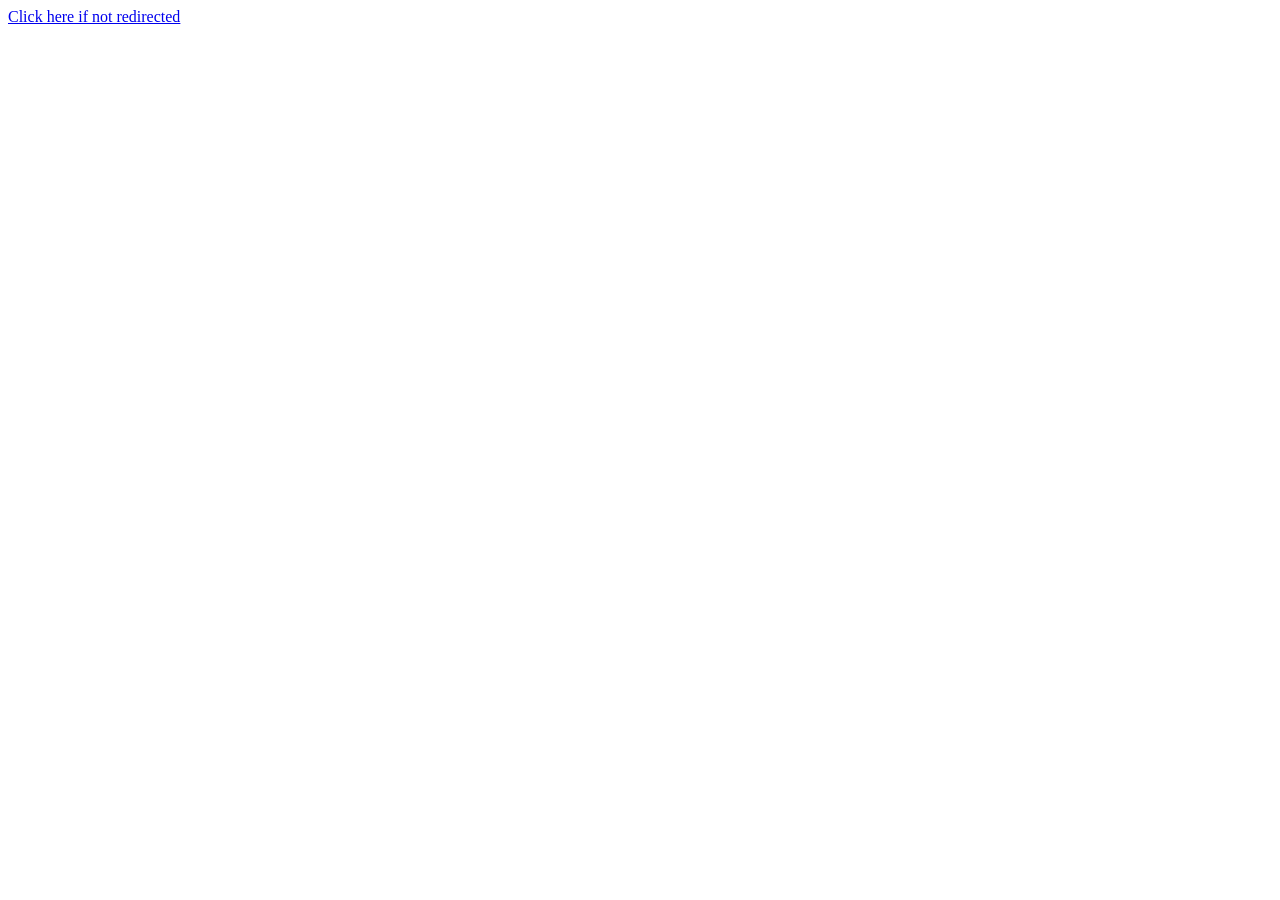
==== commit 7c017f3b: "products can now be updated and sync to the landing page" ====
--- a/index.html
+++ b/index.html
@@ -1,218 +1,10 @@
-<!DOCTYPE html>
-<html lang="en">
-<head>
-    <meta charset="UTF-8">
-    <meta name="viewport" content="width=device-width, initial-scale=1.0">
-    <link rel="stylesheet" href="/Front-End/src/styles/main-style.css">
-    <title>Bake & Co.</title>
-</head>
-<body>
-    <nav>
-        <h1><a href="">Bake & Co.</a></h1>
-        <ul id="navMenu">
-            <li><a href="#main-section">Home</a></li>
-            <li><a href="#products-section">Menu</a></li>
-            <li><a href="#review-section">Reviews</a></li>
-            <li><a href="#contact-section">Contact</a></li>
-        </ul>
-        <button class="nav-hamburger" id="navToggle" aria-label="Open menu">&#9776;</button>
-    </nav>
-    <div class="nav-overlay" id="navOverlay"></div>
-
-    <section id="main-section" class="Hero">
-        <div class="left-side">
-            <img src="../Front-End/src/img/picture1.jpg" alt="Ensaimada-Bread">
-        </div>
-        <div class="right-side">
-            <h1>Bake & Co.</h1>
-            <p>Freshly baked premium ensaymada with rich cream cheese filling and generous toppings - made to satisfy every bite.</p>
-            <button><a href="#contact-section">Order Now</a></button>
-        </div>
-    </section>
-
-<section id="products-section" class="products">
-<div class="tab"><h1>PRODUCTS</h1></div>
-
-  <!-- Category Filter Buttons -->
-<div class="category-filters">
-  <select id="categorySelect">
-    <option value="all">All</option>
-    <option value="pastries">Sweet Breads / Pastries</option>
-    <option value="cheese">Cheese Cakes</option>
-    <option value="moist">Moist Cakes</option>
-    <option value="custom-made">Custom Made Order</option>
-    <!--- for future category
-    <option value="breads">Breads</option>
-    --->
-  </select>
-</div>
-
-  <div class="products-inner">
-
-    <!-- ENSAYMADA -->
-    <div class="card" data-category="pastries">
-      <h2>Classic Cheese Ensaymada</h2>
-      <img src="../Front-End/src/img/product1.png" alt="Classic Cheese">
-      <p>Soft and fluffy ensaymada topped with rich grated cheese - our timeless bestseller.</p>
-      <button><a href="#contact-section">Order Now</a></button>
-    </div>
-    <div class="card" data-category="pastries">
-      <h2>Alcapone Ensaymada</h2>
-      <img src="../Front-End/src/img/product2.png" alt="Alcapone">
-      <p>A premium favorite topped with generous cheese and creamy sweetness in every bite.</p>
-      <button><a href="#contact-section">Order Now</a></button>
-    </div>
-    <div class="card" data-category="pastries">
-      <h2>Blueberry Ensaymada</h2>
-      <img src="../Front-End/src/img/product3.png" alt="Blueberry">
-      <p>A sweet creamy twist with blueberry flavor for something extra special.</p>
-      <button><a href="#contact-section">Order Now</a></button>
-    </div>
-
-    <!-- CHEESE CAKES -->
-<div class="card" data-category="cheese">
-  <h2>Classic Cheesecake</h2>
-  <img src="../Front-End/src/img/product4.png" alt="Classic Cheesecake">
-  <p>Rich and creamy baked cheesecake with a smooth texture and buttery graham crust.</p>
-  <button><a href="#contact-section">Order Now</a></button>
-</div>
-
-<div class="card" data-category="cheese">
-  <h2>Mango Cream Cheesecake</h2>
-  <img src="../Front-End/src/img/product5.png" alt="Mango Cream Cheesecake">
-  <p>Silky cheesecake topped with sweet mango cream and juicy mango flavors in every bite.</p>
-  <button><a href="#contact-section">Order Now</a></button>
-</div>
-
-<div class="card" data-category="cheese">
-  <h2>Blueberry Cheesecake</h2>
-  <img src="../Front-End/src/img/product9.png" alt="Blueberry Cheesecake">
-  <p>Rich and creamy cheesecake topped with sweet blueberry sauce and bursting blueberry flavors.</p>
-  <button><a href="#contact-section">Order Now</a></button>
-</div>
-
-<div class="card" data-category="cheese">
-  <h2>Biscoff Cheesecake</h2>
-  <img src="../Front-End/src/img/product10.png" alt="Biscoff Cheesecake">
-  <p>Velvety cheesecake blended with crunchy Biscoff crumbs and a rich caramel biscuit flavor.</p>
-  <button><a href="#contact-section">Order Now</a></button>
-</div>
-
-<!-- MOIST CAKES -->
-<div class="card" data-category="moist">
-  <h2>Ube Moist Cake</h2>
-  <img src="../Front-End/src/img/product6.png" alt="Ube Moist">
-  <p>Soft and moist ube cake layered with creamy frosting and rich purple yam flavor.</p>
-  <button><a href="#contact-section">Order Now</a></button>
-</div>
-
-<div class="card" data-category="moist">
-  <h2>Bittersweet Chocolate Cake</h2>
-  <img src="../Front-End/src/img/product7.png" alt="Bittersweet Chocolate">
-  <p>Decadent chocolate cake with a rich bittersweet flavor and smooth chocolate frosting.</p>
-  <button><a href="#contact-section">Order Now</a></button>
-</div>
-
-<div class="card" data-category="moist">
-  <h2>Choco Moist Cake</h2>
-  <img src="../Front-End/src/img/product8.png" alt="Choco Moist">
-  <p>Ultra-moist chocolate cake packed with deep cocoa flavor and luscious chocolate icing.</p>
-  <button><a href="#contact-section">Order Now</a></button>
-</div>
-    
-
-<!-- CUSTOM MADE ORDER -->
-<div class="card" data-category="custom-made">
-    <h2>Custom Made Order</h2>
-    <img src="../Front-End/src/img/product11.png" alt="Choco Chip">
-    <p>Freshly baked treats customized to your style, flavor, and special occasion preferences.</p>
-    <button><a href="#contact-section">Order Now</a></button>
-</div>
-    
-
-    <!-- BREADS
-    <div class="card" data-category="breads">
-      <h2>Spanish Bread</h2>
-      <img src="/src/img/bread1.png" alt="Spanish Bread">
-      <p>Rolled soft bread filled with a sweet buttery breadcrumb filling inside.</p>
-      <button><a href="#contact-section">Order Now</a></button>
-    </div>
-    <div class="card" data-category="breads">
-      <h2>Tasty Loaf</h2>
-      <img src="/src/img/bread2.png" alt="Tasty Loaf">
-      <p>Soft white sandwich loaf, perfect for toasting or filling with your favorites.</p>
-      <button><a href="#contact-section">Order Now</a></button>
-    </div>
-    <div class="card" data-category="breads">
-      <h2>Monay</h2>
-      <img src="/src/img/bread3.png" alt="Monay">
-      <p>Dense, slightly sweet Filipino bread with a firm crust and soft interior.</p>
-      <button><a href="#contact-section">Order Now</a></button>
-    </div>
-    <div class="card" data-category="breads">
-      <h2>Pan de Coco</h2>
-      <img src="/src/img/bread4.png" alt="Pan de Coco">
-      <p>Soft rolls stuffed with sweetened shredded coconut filling — a classic treat.</p>
-      <button><a href="#contact-section">Order Now</a></button>
-    </div>
-    <div class="card" data-category="breads">
-      <h2>Putok</h2>
-      <img src="/src/img/bread5.png" alt="Putok">
-      <p>Star-shaped sugar-topped bread rolls with a slightly crispy sweet crust.</p>
-      <button><a href="#contact-section">Order Now</a></button>
-    </div>
-    -->
-
-  </div>
-</section>
-
-    <section id="review-section" class="reviews">
-        <h1>Reviews</h1>
-        <div class="reviews-inner">
-            <div class="box">
-                <p>The ensaymada is super soft and the cream cheese filling makes it even better. My family finished one box in one sitting.</p>
-                <p>-John — Cebu</p>
-            </div>
-            <div class="box">
-                <p>“Ordered the Alcapone flavor and it really lives up to the hype. Fresh, cheesy, and worth it.”</p>
-                <p>-Paul — Mactan</p>
-            </div>
-            <div class="box">
-                <p>“Cheese topping is generous and the bread stays soft even after a few hours. Highly recommended.”</p>
-                <p>-Kyle — Lapu-Lapu</p>
-            </div>
-        </div>
-        <button><a href="https://www.facebook.com/profile.php?id=61567567501151&sk=reviews_given">See More</a></button>
-    </section>
-
-    <section id="contact-section" class="contact">
-        <div class="contact-info">
-            <h2>Contact</h2>
-            <p>📞 +639672737622</p>
-            <p>✉️ bakeco26@gmail.com</p>
-            <h3>Follow Socials</h3>
-            <a href="https://www.facebook.com/profile.php?id=61567567501151" class="fb-icon">
-                <svg xmlns="http://www.w3.org/2000/svg" width="18" height="18" viewBox="0 0 24 24" fill="white">
-                    <path d="M18 2h-3a5 5 0 0 0-5 5v3H7v4h3v8h4v-8h3l1-4h-4V7a1 1 0 0 1 1-1h3z"/>
-                </svg>
-            </a>
-        </div>
-
-        <div class="contact-form-wrapper" >
-            <form class="contact-form" method="POST">
-                <input type="text"  name="name" placeholder="Name"/>
-                <input type="tel" name="number" placeholder="Phone Number"/>
-                <input type="text" name="address" placeholder="Location for delivery"/>
-                <input type="text" name="landmark" placeholder="Landmark for the delivery location">
-                <textarea name="message" placeholder="Order" rows="4"></textarea>
-                <button type="submit">Submit</button>
-            </form>
-        </div>
-    </section>
-
-    <script src="../Front-End/src/js/landing-page/phone-nav-script.js"></script>
-    <script src="../Front-End/src/js/landing-page/multi-prod-script.js"></script>
-    <script src="../Front-End/src/js/landing-page/contact-script.js"></script>
-
-</body>
+<!DOCTYPE html>
+<html>
+<head>
+  <meta http-equiv="refresh" content="0; url=/Front-End/index.php">
+  <title>Bake & Co.</title>
+</head>
+<body>
+  <a href="/Front-End/index.php">Click here if not redirected</a>
+</body>
 </html>
